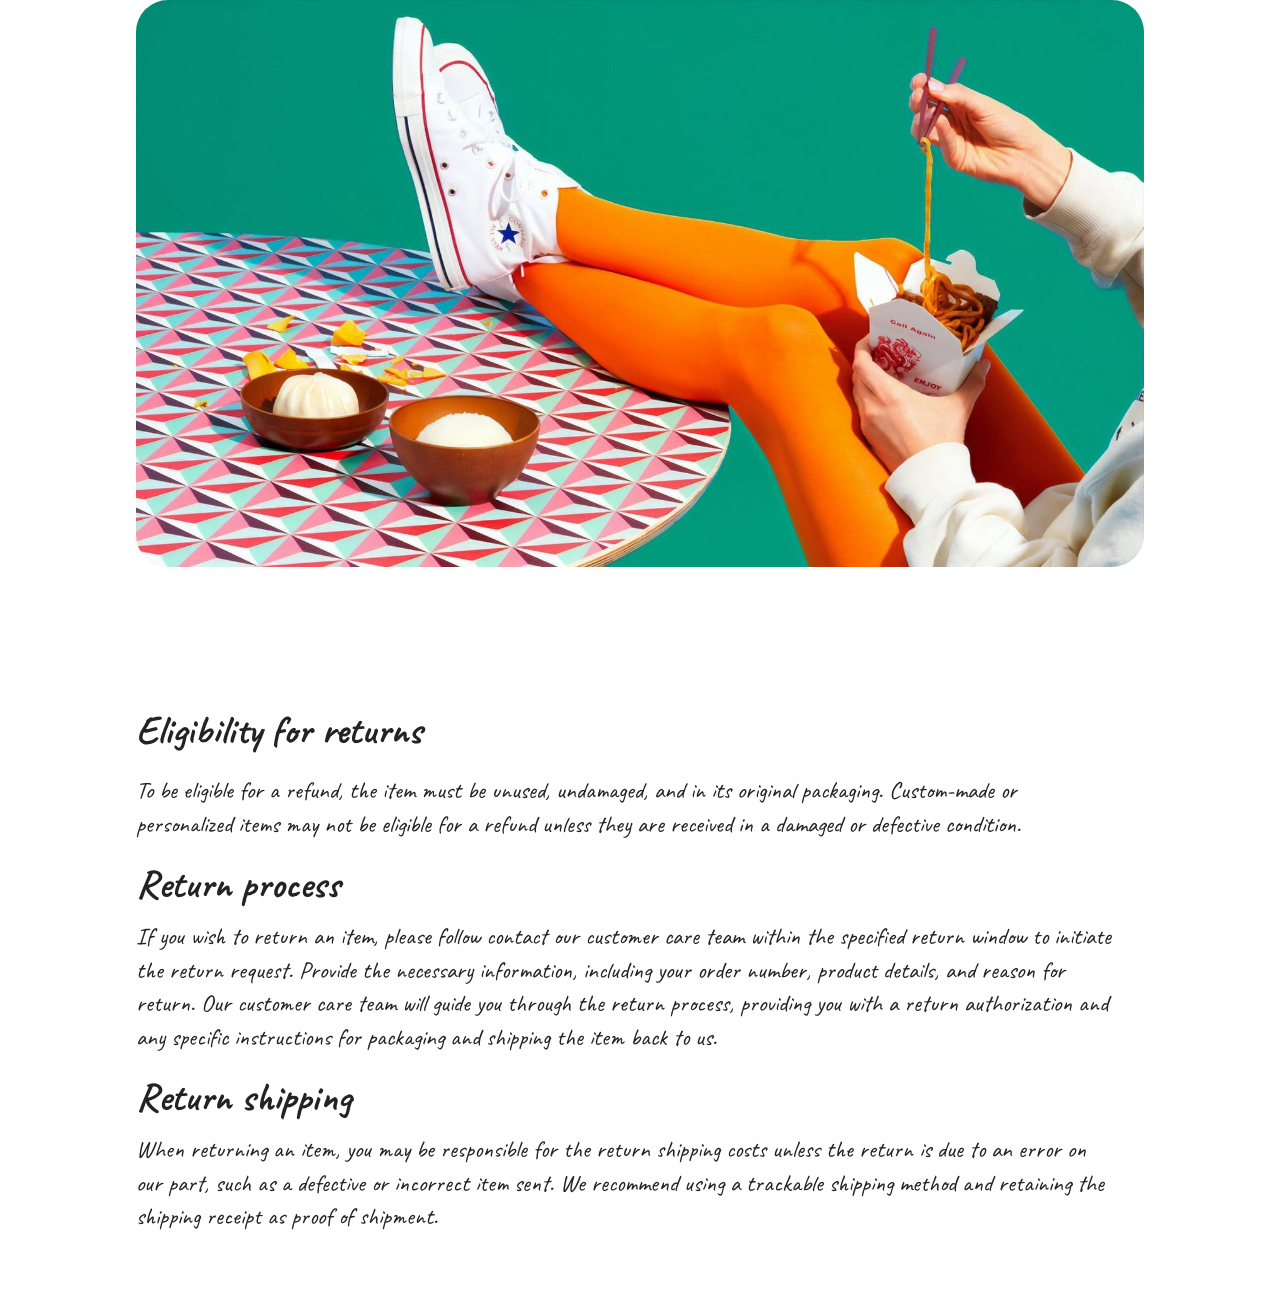
==== instructions.html @ c3f2fe85 "test projects added" ====
<!DOCTYPE html>
<html  >
<head>
  <!-- Site made with Mobirise Website Builder v6.1.9, https://mobirise.com -->
  <meta charset="UTF-8">
  <meta http-equiv="X-UA-Compatible" content="IE=edge">
  <meta name="generator" content="Mobirise v6.1.9, mobirise.com">
  <meta name="viewport" content="width=device-width, initial-scale=1, minimum-scale=1">
  <link rel="shortcut icon" href="assets/images/logo5.png" type="image/x-icon">
  <meta name="description" content="">
  
  
  <title>Instructions</title>
  <link rel="stylesheet" href="assets/bootstrap/css/bootstrap.min.css">
  <link rel="stylesheet" href="assets/animatecss/animate.css">
  <link rel="stylesheet" href="assets/theme/css/style.css">
  <link rel="preload" href="https://fonts.googleapis.com/css?family=Inter+Tight:100,200,300,400,500,600,700,800,900,100i,200i,300i,400i,500i,600i,700i,800i,900i&display=swap" as="style" onload="this.onload=null;this.rel='stylesheet'">
  <noscript><link rel="stylesheet" href="https://fonts.googleapis.com/css?family=Inter+Tight:100,200,300,400,500,600,700,800,900,100i,200i,300i,400i,500i,600i,700i,800i,900i&display=swap"></noscript>
  <link rel="preload" href="https://fonts.googleapis.com/css?family=Caveat:400,500,600,700&display=swap" as="style" onload="this.onload=null;this.rel='stylesheet'">
  <noscript><link rel="stylesheet" href="https://fonts.googleapis.com/css?family=Caveat:400,500,600,700&display=swap"></noscript>
  <link rel="preload" as="style" href="assets/mobirise/css/mbr-additional.css?v=GfiLWr"><link rel="stylesheet" href="assets/mobirise/css/mbr-additional.css?v=GfiLWr" type="text/css">

  
  
  
</head>
<body>
  
  <section data-bs-version="5.1" class="article8 cid-vbibKiljrZ" id="article08-1m">
  

  
  
  <div class="container">
    <div class="row justify-content-center">
      <div class="card col-md-12 col-lg-10">
        <div class="card-wrapper">
          <div class="image-wrapper d-flex justify-content-center mb-4">
            <img src="assets/images/11.jpg" alt="Mobirise Website Builder">
          </div>
          <div class="card-content-text">
            <h3 class="card-title mbr-fonts-style mbr-white mt-3 mb-4 display-2">
            <strong>Return policy:</strong>
          </h3>
          <div class="row card-box align-left">
            <div class="item features-without-image col-12">
              <div class="item-wrapper">
                <h4 class="mbr-section-subtitle mbr-fonts-style mb-3 display-5">
                  <strong>Eligibility for returns</strong>
                </h4>
                <p class="mbr-text mbr-fonts-style display-7">
                  To be eligible for a refund, the item must be unused,
                  undamaged, and in its original packaging. Custom-made or
                  personalized items may not be eligible for a refund unless
                  they are received in a damaged or defective condition.
                </p>
              </div>
            </div>
            <div class="item features-without-image col-12">
              <div class="item-wrapper">
                <h4 class="mbr-section-subtitle mbr-fonts-style display-5">
                  <strong>Return process</strong>
                </h4>
                <p class="mbr-text mbr-fonts-style display-7">
                  If you wish to return an item, please follow contact our
                  customer care team within the specified return window to
                  initiate the return request. Provide the necessary
                  information, including your order number, product details, and
                  reason for return. Our customer care team will guide you
                  through the return process, providing you with a return
                  authorization and any specific instructions for packaging and
                  shipping the item back to us.
                </p>
              </div>
            </div>
            <div class="item features-without-image col-12">
              <div class="item-wrapper">
                <h4 class="mbr-section-subtitle mbr-fonts-style display-5">
                  <strong>Return shipping</strong>
                </h4>
                <p class="mbr-text mbr-fonts-style display-7">
                  When returning an item, you may be responsible for the return
                  shipping costs unless the return is due to an error on our
                  part, such as a defective or incorrect item sent. We recommend
                  using a trackable shipping method and retaining the shipping
                  receipt as proof of shipment.
                </p>
              </div>
            </div>

            
          </div>
          </div>
        </div>
      </div>
    </div>
  </div>
</section><section class="display-7" style="padding: 0;align-items: center;justify-content: center;flex-wrap: wrap;    align-content: center;display: flex;position: relative;height: 4rem;"><a href="https://mobiri.se/" style="flex: 1 1;height: 4rem;position: absolute;width: 100%;z-index: 1;"><img alt="" style="height: 4rem;" src="[data-uri]"></a><p style="margin: 0;text-align: center;" class="display-7">&#8204;</p><a style="z-index:1" href="https://mobirise.com/html-builder.html">HTML Maker</a></section><script src="assets/bootstrap/js/bootstrap.bundle.min.js"></script>  <script src="assets/smoothscroll/smooth-scroll.js"></script>  <script src="assets/ytplayer/index.js"></script>  <script src="assets/theme/js/script.js"></script>  
  
  
 <div id="scrollToTop" class="scrollToTop mbr-arrow-up"><a style="text-align: center;"><i class="mbr-arrow-up-icon mbr-arrow-up-icon-cm cm-icon cm-icon-smallarrow-up"></i></a></div>
    <input name="animation" type="hidden">
  </body>
</html>
---- assets/theme/css/style.css ----
@charset "UTF-8";
section {
  background-color: #ffffff;
}

body {
  font-style: normal;
  line-height: 1.5;
  font-weight: 400;
  color: #232323;
  position: relative;
}

button {
  background-color: transparent;
  border-color: transparent;
}

.embla__button,
.carousel-control {
  background-color: #edefea !important;
  opacity: 0.8 !important;
  color: #464845 !important;
  border-color: #edefea !important;
}

.carousel .close,
.modalWindow .close {
  background-color: #edefea !important;
  color: #464845 !important;
  border-color: #edefea !important;
  opacity: 0.8 !important;
}

.carousel .close:hover,
.modalWindow .close:hover {
  opacity: 1 !important;
}

.carousel-indicators li {
  background-color: #edefea !important;
  border: 2px solid #464845 !important;
}

.carousel-indicators li:hover,
.carousel-indicators li:active {
  opacity: 0.8 !important;
}

.embla__button:hover,
.carousel-control:hover {
  background-color: #edefea !important;
  opacity: 1 !important;
}

.modalWindow-video-container {
  height: 80%;
}

section,
.container,
.container-fluid {
  position: relative;
  word-wrap: break-word;
}

a.mbr-iconfont:hover {
  text-decoration: none;
}

.article .lead p,
.article .lead ul,
.article .lead ol,
.article .lead pre,
.article .lead blockquote {
  margin-bottom: 0;
}

a {
  font-style: normal;
  font-weight: 400;
  cursor: pointer;
}
a, a:hover {
  text-decoration: none;
}

.mbr-section-title {
  font-style: normal;
  line-height: 1.3;
}

.mbr-section-subtitle {
  line-height: 1.3;
}

.mbr-text {
  font-style: normal;
  line-height: 1.7;
}

h1,
h2,
h3,
h4,
h5,
h6,
.display-1,
.display-2,
.display-4,
.display-5,
.display-7,
span,
p,
a {
  line-height: 1;
  word-break: break-word;
  word-wrap: break-word;
  font-weight: 400;
}

b,
strong {
  font-weight: bold;
}

input:-webkit-autofill, input:-webkit-autofill:hover, input:-webkit-autofill:focus, input:-webkit-autofill:active {
  transition-delay: 9999s;
  -webkit-transition-property: background-color, color;
  transition-property: background-color, color;
}

textarea[type=hidden] {
  display: none;
}

section {
  background-position: 50% 50%;
  background-repeat: no-repeat;
  background-size: cover;
}
section .mbr-background-video,
section .mbr-background-video-preview {
  position: absolute;
  bottom: 0;
  left: 0;
  right: 0;
  top: 0;
}

.hidden {
  visibility: hidden;
}

.mbr-z-index20 {
  z-index: 20;
}

/*! Base colors */
.mbr-white {
  color: #ffffff;
}

.mbr-black {
  color: #111111;
}

.mbr-bg-white {
  background-color: #ffffff;
}

.mbr-bg-black {
  background-color: #000000;
}

/*! Text-aligns */
.align-left {
  text-align: left;
}

.align-center {
  text-align: center;
}

.align-right {
  text-align: right;
}

/*! Font-weight  */
.mbr-light {
  font-weight: 300;
}

.mbr-regular {
  font-weight: 400;
}

.mbr-semibold {
  font-weight: 500;
}

.mbr-bold {
  font-weight: 700;
}

/*! Media  */
.media-content {
  flex-basis: 100%;
}

.media-container-row {
  display: flex;
  flex-direction: row;
  flex-wrap: wrap;
  justify-content: center;
  align-content: center;
  align-items: start;
}
.media-container-row .media-size-item {
  width: 400px;
}

.media-container-column {
  display: flex;
  flex-direction: column;
  flex-wrap: wrap;
  justify-content: center;
  align-content: center;
  align-items: stretch;
}
.media-container-column > * {
  width: 100%;
}

@media (min-width: 992px) {
  .media-container-row {
    flex-wrap: nowrap;
  }
}
figure {
  margin-bottom: 0;
  overflow: hidden;
}

figure[mbr-media-size] {
  transition: width 0.1s;
}

img,
iframe {
  display: block;
  width: 100%;
}

.card {
  background-color: transparent;
  border: none;
}

.card-box {
  width: 100%;
}

.card-img {
  text-align: center;
  flex-shrink: 0;
  -webkit-flex-shrink: 0;
}

.media {
  max-width: 100%;
  margin: 0 auto;
}

.mbr-figure {
  align-self: center;
}

.media-container > div {
  max-width: 100%;
}

.mbr-figure img,
.card-img img {
  width: 100%;
}

@media (max-width: 991px) {
  .media-size-item {
    width: auto !important;
  }
  .media {
    width: auto;
  }
  .mbr-figure {
    width: 100% !important;
  }
}
/*! Buttons */
.mbr-section-btn {
  margin-left: -0.6rem;
  margin-right: -0.6rem;
  font-size: 0;
}

.btn {
  font-weight: 600;
  border-width: 1px;
  font-style: normal;
  margin: 0.6rem 0.6rem;
  white-space: normal;
  transition: all 0.2s ease-in-out;
  display: inline-flex;
  align-items: center;
  justify-content: center;
  word-break: break-word;
}

.btn-sm {
  font-weight: 600;
  letter-spacing: 0px;
  transition: all 0.3s ease-in-out;
}

.btn-md {
  font-weight: 600;
  letter-spacing: 0px;
  transition: all 0.3s ease-in-out;
}

.btn-lg {
  font-weight: 600;
  letter-spacing: 0px;
  transition: all 0.3s ease-in-out;
}

.btn-form {
  margin: 0;
}
.btn-form:hover {
  cursor: pointer;
}

nav .mbr-section-btn {
  margin-left: 0rem;
  margin-right: 0rem;
}

/*! Btn icon margin */
.btn .mbr-iconfont,
.btn.btn-sm .mbr-iconfont {
  order: 1;
  cursor: pointer;
  margin-left: 0.5rem;
  vertical-align: sub;
}

.btn.btn-md .mbr-iconfont,
.btn.btn-md .mbr-iconfont {
  margin-left: 0.8rem;
}

.mbr-regular {
  font-weight: 400;
}

.mbr-semibold {
  font-weight: 500;
}

.mbr-bold {
  font-weight: 700;
}

[type=submit] {
  -webkit-appearance: none;
}

/*! Full-screen */
.mbr-fullscreen .mbr-overlay {
  min-height: 100vh;
}

.mbr-fullscreen {
  display: flex;
  display: -moz-flex;
  display: -ms-flex;
  display: -o-flex;
  align-items: center;
  min-height: 100vh;
  padding-top: 3rem;
  padding-bottom: 3rem;
}

/*! Map */
.map {
  height: 25rem;
  position: relative;
}
.map iframe {
  width: 100%;
  height: 100%;
}

/*! Scroll to top arrow */
.mbr-arrow-up {
  bottom: 25px;
  right: 90px;
  position: fixed;
  text-align: right;
  z-index: 5000;
  color: #ffffff;
  font-size: 22px;
}

.mbr-arrow-up a {
  background: rgba(0, 0, 0, 0.2);
  border-radius: 50%;
  color: #fff;
  display: inline-block;
  height: 60px;
  width: 60px;
  border: 2px solid #fff;
  outline-style: none !important;
  position: relative;
  text-decoration: none;
  transition: all 0.3s ease-in-out;
  cursor: pointer;
  text-align: center;
}
.mbr-arrow-up a:hover {
  background-color: rgba(0, 0, 0, 0.4);
}
.mbr-arrow-up a i {
  line-height: 60px;
}

.mbr-arrow-up-icon {
  display: block;
  color: #fff;
}

.mbr-arrow-up-icon::before {
  content: "›";
  display: inline-block;
  font-family: serif;
  font-size: 22px;
  line-height: 1;
  font-style: normal;
  position: relative;
  top: 6px;
  left: -4px;
  transform: rotate(-90deg);
}

/*! Arrow Down */
.mbr-arrow {
  position: absolute;
  bottom: 45px;
  left: 50%;
  width: 60px;
  height: 60px;
  cursor: pointer;
  background-color: rgba(80, 80, 80, 0.5);
  border-radius: 50%;
  transform: translateX(-50%);
}
@media (max-width: 767px) {
  .mbr-arrow {
    display: none;
  }
}
.mbr-arrow > a {
  display: inline-block;
  text-decoration: none;
  outline-style: none;
  animation: arrowdown 1.7s ease-in-out infinite;
  color: #ffffff;
}
.mbr-arrow > a > i {
  position: absolute;
  top: -2px;
  left: 15px;
  font-size: 2rem;
}

#scrollToTop a i::before {
  content: "";
  position: absolute;
  display: block;
  border-bottom: 2.5px solid #fff;
  border-left: 2.5px solid #fff;
  width: 27.8%;
  height: 27.8%;
  left: 50%;
  top: 51%;
  transform: translateY(-30%) translateX(-50%) rotate(135deg);
}

@keyframes arrowdown {
  0% {
    transform: translateY(0px);
  }
  50% {
    transform: translateY(-5px);
  }
  100% {
    transform: translateY(0px);
  }
}
@media (max-width: 500px) {
  .mbr-arrow-up {
    left: 0;
    right: 0;
    text-align: center;
  }
}
/*Gradients animation*/
@keyframes gradient-animation {
  from {
    background-position: 0% 100%;
    animation-timing-function: ease-in-out;
  }
  to {
    background-position: 100% 0%;
    animation-timing-function: ease-in-out;
  }
}
.bg-gradient {
  background-size: 200% 200%;
  animation: gradient-animation 5s infinite alternate;
  -webkit-animation: gradient-animation 5s infinite alternate;
}

.menu .navbar-brand {
  display: -webkit-flex;
}
.menu .navbar-brand span {
  display: flex;
  display: -webkit-flex;
}
.menu .navbar-brand .navbar-caption-wrap {
  display: -webkit-flex;
}
.menu .navbar-brand .navbar-logo img {
  display: -webkit-flex;
  width: auto;
}
@media (min-width: 768px) and (max-width: 991px) {
  .menu .navbar-toggleable-sm .navbar-nav {
    display: -ms-flexbox;
  }
}
@media (max-width: 991px) {
  .menu .navbar-collapse {
    max-height: 93.5vh;
  }
  .menu .navbar-collapse.show {
    overflow: auto;
  }
}
@media (min-width: 992px) {
  .menu .navbar-nav.nav-dropdown {
    display: -webkit-flex;
  }
  .menu .navbar-toggleable-sm .navbar-collapse {
    display: -webkit-flex !important;
  }
  .menu .collapsed .navbar-collapse {
    max-height: 93.5vh;
  }
  .menu .collapsed .navbar-collapse.show {
    overflow: auto;
  }
}
@media (max-width: 767px) {
  .menu .navbar-collapse {
    max-height: 80vh;
  }
}

.nav-link .mbr-iconfont {
  margin-right: 0.5rem;
}

.navbar {
  display: -webkit-flex;
  -webkit-flex-wrap: wrap;
  -webkit-align-items: center;
  -webkit-justify-content: space-between;
}

.navbar-collapse {
  -webkit-flex-basis: 100%;
  -webkit-flex-grow: 1;
  -webkit-align-items: center;
}

.nav-dropdown .link {
  padding: 0.667em 1.667em !important;
  margin: 0 !important;
}

.nav {
  display: -webkit-flex;
  -webkit-flex-wrap: wrap;
}

.row {
  display: -webkit-flex;
  -webkit-flex-wrap: wrap;
}

.justify-content-center {
  -webkit-justify-content: center;
}

.form-inline {
  display: -webkit-flex;
}

.card-wrapper {
  -webkit-flex: 1;
}

.carousel-control {
  z-index: 10;
  display: -webkit-flex;
}

.carousel-controls {
  display: -webkit-flex;
}

.media {
  display: -webkit-flex;
}

.form-group:focus {
  outline: none;
}

.jq-selectbox__select {
  padding: 7px 0;
  position: relative;
}

.jq-selectbox__dropdown {
  overflow: hidden;
  border-radius: 10px;
  position: absolute;
  top: 100%;
  left: 0 !important;
  width: 100% !important;
}

.jq-selectbox__trigger-arrow {
  right: 0;
  transform: translateY(-50%);
}

.jq-selectbox li {
  padding: 1.07em 0.5em;
}

input[type=range] {
  padding-left: 0 !important;
  padding-right: 0 !important;
}

.modal-dialog,
.modal-content {
  height: 100%;
}

.modal-dialog .carousel-inner {
  height: calc(100vh - 1.75rem);
}
@media (max-width: 575px) {
  .modal-dialog .carousel-inner {
    height: calc(100vh - 1rem);
  }
}

.carousel-item {
  text-align: center;
}

.carousel-item img {
  margin: auto;
}

.navbar-toggler {
  align-self: flex-start;
  padding: 0.25rem 0.75rem;
  font-size: 1.25rem;
  line-height: 1;
  background: transparent;
  border: 1px solid transparent;
  border-radius: 0.25rem;
}

.navbar-toggler:focus,
.navbar-toggler:hover {
  text-decoration: none;
  box-shadow: none;
}

.navbar-toggler-icon {
  display: inline-block;
  width: 1.5em;
  height: 1.5em;
  vertical-align: middle;
  content: "";
  background: no-repeat center center;
  background-size: 100% 100%;
}

.navbar-toggler-left {
  position: absolute;
  left: 1rem;
}

.navbar-toggler-right {
  position: absolute;
  right: 1rem;
}

.card-img {
  width: auto;
}

.menu .navbar.collapsed:not(.beta-menu) {
  flex-direction: column;
}

.carousel-item.active,
.carousel-item-next,
.carousel-item-prev {
  display: flex;
}

.note-air-layout .dropup .dropdown-menu,
.note-air-layout .navbar-fixed-bottom .dropdown .dropdown-menu {
  bottom: initial !important;
}

html,
body {
  height: auto;
  min-height: 100vh;
}

.dropup .dropdown-toggle::after {
  display: none;
}

.form-asterisk {
  font-family: initial;
  position: absolute;
  top: -2px;
  font-weight: normal;
}

.form-control-label {
  position: relative;
  cursor: pointer;
  margin-bottom: 0.357em;
  padding: 0;
}

.alert {
  color: #ffffff;
  border-radius: 0;
  border: 0;
  font-size: 1.1rem;
  line-height: 1.5;
  margin-bottom: 1.875rem;
  padding: 1.25rem;
  position: relative;
  text-align: center;
}
.alert.alert-form::after {
  background-color: inherit;
  bottom: -7px;
  content: "";
  display: block;
  height: 14px;
  left: 50%;
  margin-left: -7px;
  position: absolute;
  transform: rotate(45deg);
  width: 14px;
}

.form-control {
  background-color: #ffffff;
  background-clip: border-box;
  color: #232323;
  line-height: 1rem !important;
  height: auto;
  padding: 1.2rem 2rem;
  transition: border-color 0.25s ease 0s;
  border: 1px solid transparent !important;
  border-radius: 4px;
  box-shadow: rgba(0, 0, 0, 0.07) 0px 1px 1px 0px, rgba(0, 0, 0, 0.07) 0px 1px 3px 0px, rgba(0, 0, 0, 0.03) 0px 0px 0px 1px;
}
.form-active .form-control:invalid {
  border-color: red;
}

.row > * {
  padding-right: 1rem;
  padding-left: 1rem;
}

form .row {
  margin-left: -0.6rem;
  margin-right: -0.6rem;
}
form .row [class*=col] {
  padding-left: 0.6rem;
  padding-right: 0.6rem;
}

form .mbr-section-btn {
  padding-left: 0.6rem;
  padding-right: 0.6rem;
}

form .form-check-input {
  margin-top: 0.5;
}

textarea.form-control {
  line-height: 1.5rem !important;
}

.form-group {
  margin-bottom: 1.2rem;
}

.form-control,
form .btn {
  min-height: 48px;
}

.gdpr-block label span.textGDPR input[name=gdpr] {
  top: 7px;
}

.form-control:focus {
  box-shadow: none;
}

:focus {
  outline: none;
}

.mbr-overlay {
  background-color: #000;
  bottom: 0;
  left: 0;
  opacity: 0.5;
  position: absolute;
  right: 0;
  top: 0;
  z-index: 0;
  pointer-events: none;
}

blockquote {
  font-style: italic;
  padding: 3rem;
  font-size: 1.09rem;
  position: relative;
  border-left: 3px solid;
}

ul,
ol,
pre,
blockquote {
  margin-bottom: 2.3125rem;
}

.mt-4 {
  margin-top: 2rem !important;
}

.mb-4 {
  margin-bottom: 2rem !important;
}

.container,
.container-fluid {
  padding-left: 16px;
  padding-right: 16px;
}

.row {
  margin-left: -16px;
  margin-right: -16px;
}
.row > [class*=col] {
  padding-left: 16px;
  padding-right: 16px;
}

@media (min-width: 992px) {
  .container-fluid {
    padding-left: 32px;
    padding-right: 32px;
  }
}
@media (max-width: 991px) {
  .mbr-container {
    padding-left: 16px;
    padding-right: 16px;
  }
}
.app-video-wrapper > img {
  opacity: 1;
}

.app-video-wrapper {
  background: transparent;
}

.item {
  position: relative;
}

.dropdown-menu .dropdown-menu {
  left: 100%;
}

.dropdown-item + .dropdown-menu {
  display: none;
}

.dropdown-item:hover + .dropdown-menu,
.dropdown-menu:hover {
  display: block;
}

@media (min-aspect-ratio: 16/9) {
  .mbr-video-foreground {
    height: 300% !important;
    top: -100% !important;
  }
}
@media (max-aspect-ratio: 16/9) {
  .mbr-video-foreground {
    width: 300% !important;
    left: -100% !important;
  }
}.engine {
	position: absolute;
	text-indent: -2400px;
	text-align: center;
	padding: 0;
	top: 0;
	left: -2400px;
}
---- assets/mobirise/css/mbr-additional.css ----
.btn {
  border-width: 2px;
}
img,
.card-wrap,
.card-wrapper,
.video-wrapper,
.mbr-figure iframe,
.google-map iframe,
.slide-content,
.plan,
.card,
.item-wrapper,
.item-wrapper .mbr-overlay {
  border-radius: 2rem !important;
}
.video-wrapper {
  overflow: hidden;
}
body {
  font-family: Inter Tight;
}
.display-1 {
  font-family: 'Inter Tight', sans-serif;
  font-size: 5rem;
  line-height: 1;
}
.display-1 > .mbr-iconfont {
  font-size: 6.25rem;
}
.display-2 {
  font-family: 'Inter Tight', sans-serif;
  font-size: 4rem;
  line-height: 1;
}
.display-2 > .mbr-iconfont {
  font-size: 5rem;
}
.display-4 {
  font-family: 'Inter Tight', sans-serif;
  font-size: 1.4rem;
  line-height: 1.5;
}
.display-4 > .mbr-iconfont {
  font-size: 1.75rem;
}
.display-5 {
  font-family: 'Caveat', handwriting;
  font-size: 2.8rem;
  line-height: 1.5;
}
.display-5 > .mbr-iconfont {
  font-size: 3.5rem;
}
.display-7 {
  font-family: 'Caveat', handwriting;
  font-size: 1.6rem;
  line-height: 1.3;
}
.display-7 > .mbr-iconfont {
  font-size: 2rem;
}
/* ---- Fluid typography for mobile devices ---- */
/* 1.4 - font scale ratio ( bootstrap == 1.42857 ) */
/* 100vw - current viewport width */
/* (48 - 20)  48 == 48rem == 768px, 20 == 20rem == 320px(minimal supported viewport) */
/* 0.65 - min scale variable, may vary */
@media (max-width: 992px) {
  .display-1 {
    font-size: 4rem;
  }
}
@media (max-width: 768px) {
  .display-1 {
    font-size: 3.5rem;
    font-size: calc( 2.4rem + (5 - 2.4) * ((100vw - 20rem) / (48 - 20)));
    line-height: calc( 1.1 * (2.4rem + (5 - 2.4) * ((100vw - 20rem) / (48 - 20))));
  }
  .display-2 {
    font-size: 3.2rem;
    font-size: calc( 2.05rem + (4 - 2.05) * ((100vw - 20rem) / (48 - 20)));
    line-height: calc( 1.3 * (2.05rem + (4 - 2.05) * ((100vw - 20rem) / (48 - 20))));
  }
  .display-4 {
    font-size: 1.12rem;
    font-size: calc( 1.14rem + (1.4 - 1.14) * ((100vw - 20rem) / (48 - 20)));
    line-height: calc( 1.4 * (1.14rem + (1.4 - 1.14) * ((100vw - 20rem) / (48 - 20))));
  }
  .display-5 {
    font-size: 2.24rem;
    font-size: calc( 1.63rem + (2.8 - 1.63) * ((100vw - 20rem) / (48 - 20)));
    line-height: calc( 1.4 * (1.63rem + (2.8 - 1.63) * ((100vw - 20rem) / (48 - 20))));
  }
  .display-7 {
    font-size: 1.28rem;
    font-size: calc( 1.21rem + (1.6 - 1.21) * ((100vw - 20rem) / (48 - 20)));
    line-height: calc( 1.4 * (1.21rem + (1.6 - 1.21) * ((100vw - 20rem) / (48 - 20))));
  }
}
@media (min-width: 992px) and (max-width: 1400px) {
  .display-1 {
    font-size: 3.5rem;
    font-size: calc( 2.4rem + (5 - 2.4) * ((100vw - 62rem) / (87 - 62)));
    line-height: calc( 1.1 * (2.4rem + (5 - 2.4) * ((100vw - 62rem) / (87 - 62))));
  }
  .display-2 {
    font-size: 3.2rem;
    font-size: calc( 2.05rem + (4 - 2.05) * ((100vw - 62rem) / (87 - 62)));
    line-height: calc( 1.3 * (2.05rem + (4 - 2.05) * ((100vw - 62rem) / (87 - 62))));
  }
  .display-4 {
    font-size: 1.12rem;
    font-size: calc( 1.14rem + (1.4 - 1.14) * ((100vw - 62rem) / (87 - 62)));
    line-height: calc( 1.4 * (1.14rem + (1.4 - 1.14) * ((100vw - 62rem) / (87 - 62))));
  }
  .display-5 {
    font-size: 2.24rem;
    font-size: calc( 1.63rem + (2.8 - 1.63) * ((100vw - 62rem) / (87 - 62)));
    line-height: calc( 1.4 * (1.63rem + (2.8 - 1.63) * ((100vw - 62rem) / (87 - 62))));
  }
  .display-7 {
    font-size: 1.28rem;
    font-size: calc( 1.21rem + (1.6 - 1.21) * ((100vw - 62rem) / (87 - 62)));
    line-height: calc( 1.4 * (1.21rem + (1.6 - 1.21) * ((100vw - 62rem) / (87 - 62))));
  }
}
/* Buttons */
.btn {
  padding: 1.25rem 2rem;
  border-radius: 4px;
}
@media (max-width: 767px) {
  .btn {
    padding: 0.75rem 1.5rem;
  }
}
.btn-sm {
  padding: 0.6rem 1.2rem;
  border-radius: 4px;
}
.btn-md {
  padding: 0.6rem 1.2rem;
  border-radius: 4px;
}
.btn-lg {
  padding: 1.25rem 2rem;
  border-radius: 4px;
}
.bg-primary {
  background-color: #2b7a69 !important;
}
.bg-success {
  background-color: #ffeb69 !important;
}
.bg-info {
  background-color: #2b7a69 !important;
}
.bg-warning {
  background-color: #2b7a69 !important;
}
.bg-danger {
  background-color: #2b7a69 !important;
}
.btn-primary,
.btn-primary:active {
  background-color: #2b7a69 !important;
  border-color: #2b7a69 !important;
  color: #ffffff !important;
  box-shadow: none;
}
.btn-primary:hover,
.btn-primary:focus,
.btn-primary.focus,
.btn-primary.active {
  color: inherit;
  background-color: #38a089 !important;
  border-color: #38a089 !important;
  box-shadow: none;
}
.btn-primary.disabled,
.btn-primary:disabled {
  color: #ffffff !important;
  background-color: #38a089 !important;
  border-color: #38a089 !important;
}
.btn-secondary,
.btn-secondary:active {
  background-color: #164fd3 !important;
  border-color: #164fd3 !important;
  color: #ffffff !important;
  box-shadow: none;
}
.btn-secondary:hover,
.btn-secondary:focus,
.btn-secondary.focus,
.btn-secondary.active {
  color: inherit;
  background-color: #326aea !important;
  border-color: #326aea !important;
  box-shadow: none;
}
.btn-secondary.disabled,
.btn-secondary:disabled {
  color: #ffffff !important;
  background-color: #326aea !important;
  border-color: #326aea !important;
}
.btn-info,
.btn-info:active {
  background-color: #2b7a69 !important;
  border-color: #2b7a69 !important;
  color: #ffffff !important;
  box-shadow: none;
}
.btn-info:hover,
.btn-info:focus,
.btn-info.focus,
.btn-info.active {
  color: inherit;
  background-color: #38a089 !important;
  border-color: #38a089 !important;
  box-shadow: none;
}
.btn-info.disabled,
.btn-info:disabled {
  color: #ffffff !important;
  background-color: #38a089 !important;
  border-color: #38a089 !important;
}
.btn-success,
.btn-success:active {
  background-color: #ffeb69 !important;
  border-color: #ffeb69 !important;
  color: #695b00 !important;
  box-shadow: none;
}
.btn-success:hover,
.btn-success:focus,
.btn-success.focus,
.btn-success.active {
  color: inherit;
  background-color: #fff29c !important;
  border-color: #fff29c !important;
  box-shadow: none;
}
.btn-success.disabled,
.btn-success:disabled {
  color: #695b00 !important;
  background-color: #fff29c !important;
  border-color: #fff29c !important;
}
.btn-warning,
.btn-warning:active {
  background-color: #2b7a69 !important;
  border-color: #2b7a69 !important;
  color: #ffffff !important;
  box-shadow: none;
}
.btn-warning:hover,
.btn-warning:focus,
.btn-warning.focus,
.btn-warning.active {
  color: inherit;
  background-color: #38a089 !important;
  border-color: #38a089 !important;
  box-shadow: none;
}
.btn-warning.disabled,
.btn-warning:disabled {
  color: #ffffff !important;
  background-color: #38a089 !important;
  border-color: #38a089 !important;
}
.btn-danger,
.btn-danger:active {
  background-color: #2b7a69 !important;
  border-color: #2b7a69 !important;
  color: #ffffff !important;
  box-shadow: none;
}
.btn-danger:hover,
.btn-danger:focus,
.btn-danger.focus,
.btn-danger.active {
  color: inherit;
  background-color: #38a089 !important;
  border-color: #38a089 !important;
  box-shadow: none;
}
.btn-danger.disabled,
.btn-danger:disabled {
  color: #ffffff !important;
  background-color: #38a089 !important;
  border-color: #38a089 !important;
}
.btn-white,
.btn-white:active {
  background-color: #eff0ec !important;
  border-color: #eff0ec !important;
  color: #757b62 !important;
  box-shadow: none;
}
.btn-white:hover,
.btn-white:focus,
.btn-white.focus,
.btn-white.active {
  color: inherit;
  background-color: #ffffff !important;
  border-color: #ffffff !important;
  box-shadow: none;
}
.btn-white.disabled,
.btn-white:disabled {
  color: #757b62 !important;
  background-color: #ffffff !important;
  border-color: #ffffff !important;
}
.btn-black,
.btn-black:active {
  background-color: #232323 !important;
  border-color: #232323 !important;
  color: #ffffff !important;
  box-shadow: none;
}
.btn-black:hover,
.btn-black:focus,
.btn-black.focus,
.btn-black.active {
  color: inherit;
  background-color: #3d3d3d !important;
  border-color: #3d3d3d !important;
  box-shadow: none;
}
.btn-black.disabled,
.btn-black:disabled {
  color: #ffffff !important;
  background-color: #3d3d3d !important;
  border-color: #3d3d3d !important;
}
.btn-primary-outline,
.btn-primary-outline:active {
  background-color: transparent !important;
  border-color: #2b7a69;
  color: #2b7a69;
}
.btn-primary-outline:hover,
.btn-primary-outline:focus,
.btn-primary-outline.focus,
.btn-primary-outline.active {
  color: #143a32 !important;
  background-color: transparent !important;
  border-color: #143a32 !important;
  box-shadow: none !important;
}
.btn-primary-outline.disabled,
.btn-primary-outline:disabled {
  color: #ffffff !important;
  background-color: #2b7a69 !important;
  border-color: #2b7a69 !important;
}
.btn-secondary-outline,
.btn-secondary-outline:active {
  background-color: transparent !important;
  border-color: #164fd3;
  color: #164fd3;
}
.btn-secondary-outline:hover,
.btn-secondary-outline:focus,
.btn-secondary-outline.focus,
.btn-secondary-outline.active {
  color: #0e3284 !important;
  background-color: transparent !important;
  border-color: #0e3284 !important;
  box-shadow: none !important;
}
.btn-secondary-outline.disabled,
.btn-secondary-outline:disabled {
  color: #ffffff !important;
  background-color: #164fd3 !important;
  border-color: #164fd3 !important;
}
.btn-info-outline,
.btn-info-outline:active {
  background-color: transparent !important;
  border-color: #2b7a69;
  color: #2b7a69;
}
.btn-info-outline:hover,
.btn-info-outline:focus,
.btn-info-outline.focus,
.btn-info-outline.active {
  color: #143a32 !important;
  background-color: transparent !important;
  border-color: #143a32 !important;
  box-shadow: none !important;
}
.btn-info-outline.disabled,
.btn-info-outline:disabled {
  color: #ffffff !important;
  background-color: #2b7a69 !important;
  border-color: #2b7a69 !important;
}
.btn-success-outline,
.btn-success-outline:active {
  background-color: transparent !important;
  border-color: #ffeb69;
  color: #ffeb69;
}
.btn-success-outline:hover,
.btn-success-outline:focus,
.btn-success-outline.focus,
.btn-success-outline.active {
  color: #ffdf12 !important;
  background-color: transparent !important;
  border-color: #ffdf12 !important;
  box-shadow: none !important;
}
.btn-success-outline.disabled,
.btn-success-outline:disabled {
  color: #695b00 !important;
  background-color: #ffeb69 !important;
  border-color: #ffeb69 !important;
}
.btn-warning-outline,
.btn-warning-outline:active {
  background-color: transparent !important;
  border-color: #2b7a69;
  color: #2b7a69;
}
.btn-warning-outline:hover,
.btn-warning-outline:focus,
.btn-warning-outline.focus,
.btn-warning-outline.active {
  color: #143a32 !important;
  background-color: transparent !important;
  border-color: #143a32 !important;
  box-shadow: none !important;
}
.btn-warning-outline.disabled,
.btn-warning-outline:disabled {
  color: #ffffff !important;
  background-color: #2b7a69 !important;
  border-color: #2b7a69 !important;
}
.btn-danger-outline,
.btn-danger-outline:active {
  background-color: transparent !important;
  border-color: #2b7a69;
  color: #2b7a69;
}
.btn-danger-outline:hover,
.btn-danger-outline:focus,
.btn-danger-outline.focus,
.btn-danger-outline.active {
  color: #143a32 !important;
  background-color: transparent !important;
  border-color: #143a32 !important;
  box-shadow: none !important;
}
.btn-danger-outline.disabled,
.btn-danger-outline:disabled {
  color: #ffffff !important;
  background-color: #2b7a69 !important;
  border-color: #2b7a69 !important;
}
.btn-black-outline,
.btn-black-outline:active {
  background-color: transparent !important;
  border-color: #232323;
  color: #232323;
}
.btn-black-outline:hover,
.btn-black-outline:focus,
.btn-black-outline.focus,
.btn-black-outline.active {
  color: #000000 !important;
  background-color: transparent !important;
  border-color: #000000 !important;
  box-shadow: none !important;
}
.btn-black-outline.disabled,
.btn-black-outline:disabled {
  color: #ffffff !important;
  background-color: #232323 !important;
  border-color: #232323 !important;
}
.btn-white-outline,
.btn-white-outline:active {
  background-color: transparent !important;
  border-color: #fafafa;
  color: #fafafa;
}
.btn-white-outline:hover,
.btn-white-outline:focus,
.btn-white-outline.focus,
.btn-white-outline.active {
  color: #cfcfcf !important;
  background-color: transparent !important;
  border-color: #cfcfcf !important;
  box-shadow: none !important;
}
.btn-white-outline.disabled,
.btn-white-outline:disabled {
  color: #7a7a7a !important;
  background-color: #fafafa !important;
  border-color: #fafafa !important;
}
.text-primary {
  color: #2b7a69 !important;
}
.text-secondary {
  color: #164fd3 !important;
}
.text-success {
  color: #ffeb69 !important;
}
.text-info {
  color: #2b7a69 !important;
}
.text-warning {
  color: #2b7a69 !important;
}
.text-danger {
  color: #2b7a69 !important;
}
.text-white {
  color: #fafafa !important;
}
.text-black {
  color: #232323 !important;
}
a.text-primary:hover,
a.text-primary:focus,
a.text-primary.active {
  color: #102f28 !important;
}
a.text-secondary:hover,
a.text-secondary:focus,
a.text-secondary.active {
  color: #0c2c77 !important;
}
a.text-success:hover,
a.text-success:focus,
a.text-success.active {
  color: #ffdd03 !important;
}
a.text-info:hover,
a.text-info:focus,
a.text-info.active {
  color: #102f28 !important;
}
a.text-warning:hover,
a.text-warning:focus,
a.text-warning.active {
  color: #102f28 !important;
}
a.text-danger:hover,
a.text-danger:focus,
a.text-danger.active {
  color: #102f28 !important;
}
a.text-white:hover,
a.text-white:focus,
a.text-white.active {
  color: #c7c7c7 !important;
}
a.text-black:hover,
a.text-black:focus,
a.text-black.active {
  color: #000000 !important;
}
a[class*="text-"]:not(.nav-link):not(.dropdown-item):not([role]):not(.navbar-caption) {
  transition: 0.2s;
  position: relative;
  background-image: linear-gradient(currentColor 50%, currentColor 50%);
  background-size: 10000px 2px;
  background-repeat: no-repeat;
  background-position: 0 1.2em;
}
.nav-tabs .nav-link.active {
  color: #2b7a69;
}
.nav-tabs .nav-link:not(.active) {
  color: #232323;
}
.alert-success {
  background-color: #70c770;
}
.alert-info {
  background-color: #2b7a69;
}
.alert-warning {
  background-color: #2b7a69;
}
.alert-danger {
  background-color: #2b7a69;
}
.mbr-section-btn .btn:not(.btn-form) {
  border-radius: 100px;
}
.mbr-gallery-filter li a {
  border-radius: 100px !important;
}
.mbr-gallery-filter li.active .btn {
  background-color: #2b7a69;
  border-color: #2b7a69;
  color: #ffffff;
}
.mbr-gallery-filter li.active .btn:focus {
  box-shadow: none;
}
.nav-tabs .nav-link {
  border-radius: 100px !important;
}
a,
a:hover {
  color: #2b7a69;
}
.mbr-plan-header.bg-primary .mbr-plan-subtitle,
.mbr-plan-header.bg-primary .mbr-plan-price-desc {
  color: #5ec6b0;
}
.mbr-plan-header.bg-success .mbr-plan-subtitle,
.mbr-plan-header.bg-success .mbr-plan-price-desc {
  color: #ffffff;
}
.mbr-plan-header.bg-info .mbr-plan-subtitle,
.mbr-plan-header.bg-info .mbr-plan-price-desc {
  color: #5ec6b0;
}
.mbr-plan-header.bg-warning .mbr-plan-subtitle,
.mbr-plan-header.bg-warning .mbr-plan-price-desc {
  color: #5ec6b0;
}
.mbr-plan-header.bg-danger .mbr-plan-subtitle,
.mbr-plan-header.bg-danger .mbr-plan-price-desc {
  color: #5ec6b0;
}
/* Scroll to top button*/
#scrollToTop a {
  border-radius: 100px;
}
.form-control {
  font-family: 'Caveat', handwriting;
  font-size: 1.6rem;
  line-height: 1.3;
  font-weight: 400;
  border-radius: 40px !important;
}
.form-control > .mbr-iconfont {
  font-size: 2rem;
}
.form-control:hover,
.form-control:focus {
  box-shadow: rgba(0, 0, 0, 0.07) 0px 1px 1px 0px, rgba(0, 0, 0, 0.07) 0px 1px 3px 0px, rgba(0, 0, 0, 0.03) 0px 0px 0px 1px;
  border-color: #2b7a69 !important;
}
.form-control:-webkit-input-placeholder {
  font-family: 'Caveat', handwriting;
  font-size: 1.6rem;
  line-height: 1.3;
  font-weight: 400;
}
.form-control:-webkit-input-placeholder > .mbr-iconfont {
  font-size: 2rem;
}
blockquote {
  border-color: #2b7a69;
}
/* Forms */
.mbr-form .input-group-btn .btn {
  border-radius: 100px !important;
}
.mbr-form .input-group-btn .btn:hover {
  box-shadow: 0 10px 40px 0 rgba(0, 0, 0, 0.2);
}
.mbr-form .input-group-btn button[type="submit"] {
  border-radius: 100px !important;
  padding: 1rem 3rem;
}
.mbr-form .input-group-btn button[type="submit"]:hover {
  box-shadow: 0 10px 40px 0 rgba(0, 0, 0, 0.2);
}
.jq-selectbox li:hover,
.jq-selectbox li.selected {
  background-color: #2b7a69;
  color: #ffffff;
}
.jq-number__spin {
  transition: 0.25s ease;
}
.jq-number__spin:hover {
  border-color: #2b7a69;
}
.jq-selectbox .jq-selectbox__trigger-arrow,
.jq-number__spin.minus:after,
.jq-number__spin.plus:after {
  transition: 0.4s;
  border-top-color: #232323;
  border-bottom-color: #232323;
}
.jq-selectbox:hover .jq-selectbox__trigger-arrow,
.jq-number__spin.minus:hover:after,
.jq-number__spin.plus:hover:after {
  border-top-color: #2b7a69;
  border-bottom-color: #2b7a69;
}
.xdsoft_datetimepicker .xdsoft_calendar td.xdsoft_default,
.xdsoft_datetimepicker .xdsoft_calendar td.xdsoft_current,
.xdsoft_datetimepicker .xdsoft_timepicker .xdsoft_time_box > div > div.xdsoft_current {
  color: #ffffff !important;
  background-color: #2b7a69 !important;
  box-shadow: none !important;
}
.xdsoft_datetimepicker .xdsoft_calendar td:hover,
.xdsoft_datetimepicker .xdsoft_timepicker .xdsoft_time_box > div > div:hover {
  color: #ffffff !important;
  background: #164fd3 !important;
  box-shadow: none !important;
}
.lazy-bg {
  background-image: none !important;
}
.lazy-placeholder:not(section),
.lazy-none {
  display: block;
  position: relative;
  padding-bottom: 56.25%;
  width: 100%;
  height: auto;
}
iframe.lazy-placeholder,
.lazy-placeholder:after {
  content: '';
  position: absolute;
  width: 200px;
  height: 200px;
  background: transparent no-repeat center;
  background-size: contain;
  top: 50%;
  left: 50%;
  transform: translateX(-50%) translateY(-50%);
  background-image: url("data:image/svg+xml;charset=UTF-8,%3csvg width='32' height='32' viewBox='0 0 64 64' xmlns='http://www.w3.org/2000/svg' stroke='%232b7a69' %3e%3cg fill='none' fill-rule='evenodd'%3e%3cg transform='translate(16 16)' stroke-width='2'%3e%3ccircle stroke-opacity='.5' cx='16' cy='16' r='16'/%3e%3cpath d='M32 16c0-9.94-8.06-16-16-16'%3e%3canimateTransform attributeName='transform' type='rotate' from='0 16 16' to='360 16 16' dur='1s' repeatCount='indefinite'/%3e%3c/path%3e%3c/g%3e%3c/g%3e%3c/svg%3e");
}
section.lazy-placeholder:after {
  opacity: 0.5;
}
body {
  overflow-x: hidden;
}
a {
  transition: color 0.6s;
}
@media (max-width: 1400px) {
  .container {
    max-width: 100%;
  }
}
@media (max-width: 1400px) and (min-width: 768px) {
  .container {
    padding-left: 32px;
    padding-right: 32px;
  }
}
@media (max-width: 1400px) and (min-width: 768px) {
  .container-fluid {
    padding-left: 32px;
    padding-right: 32px;
  }
}
@media (max-width: 767px) {
  .container-fluid {
    padding-left: 16px;
    padding-right: 16px;
  }
}
*:focus-visible {
  outline: red solid 2px !important;
  outline-offset: 2px !important;
  transition: outline 0.2s ease-in-out;
}
.cid-tJS6uM4N87 {
  padding-top: 12rem;
  padding-bottom: 2rem;
  background-color: #edefeb;
}
.cid-tJS6uM4N87 .mbr-fallback-image.disabled {
  display: none;
}
.cid-tJS6uM4N87 .mbr-fallback-image {
  display: block;
  background-size: cover;
  background-position: center center;
  width: 100%;
  height: 100%;
  position: absolute;
  bottom: 0;
}
.cid-tJS6uM4N87 .topbg {
  position: absolute;
  bottom: 0;
  left: 0;
  width: 100%;
  height: 30%;
  background: #2b7a69;
}
.cid-tJS6uM4N87 .mbr-section-title {
  color: #000000;
}
.cid-tJS6uM4N87 .mbr-text,
.cid-tJS6uM4N87 .mbr-section-btn {
  color: #000000;
}
.cid-tJS9NNcTLZ {
  padding-top: 6rem;
  padding-bottom: 6rem;
  background-color: #2b7a69;
}
@media (max-width: 991px) {
  .cid-tJS9NNcTLZ .container {
    padding: 0 16px;
  }
}
@media (max-width: 767px) {
  .cid-tJS9NNcTLZ .container {
    padding: 0 12px;
  }
}
.cid-tJS9NNcTLZ .social-row {
  display: flex;
  justify-content: center;
  align-items: center;
  flex-wrap: wrap;
}
.cid-tJS9NNcTLZ .social-row .soc-item {
  margin: 8px;
}
.cid-tJS9NNcTLZ .social-row .soc-item a:hover .mbr-iconfont,
.cid-tJS9NNcTLZ .social-row .soc-item a:focus .mbr-iconfont {
  background-color: #f7f7f7;
}
.cid-tJS9NNcTLZ .social-row .soc-item a .mbr-iconfont {
  width: 72px;
  height: 72px;
  display: flex;
  align-items: center;
  justify-content: center;
  border-radius: 100%;
  font-size: 32px;
  background-color: #ffffff;
  color: #000000;
  transition: all 0.3s ease-in-out;
}
.cid-tJS9NNcTLZ .row-links {
  width: 100%;
  justify-content: center;
}
.cid-tJS9NNcTLZ .header-menu {
  list-style: none;
  display: flex;
  justify-content: center;
  flex-wrap: wrap;
  padding: 0;
  margin-bottom: 0;
}
.cid-tJS9NNcTLZ .header-menu li {
  padding: 0 1rem 1rem 1rem;
}
.cid-tJS9NNcTLZ .header-menu li p {
  margin: 0;
}
.cid-tJS9NNcTLZ .copyright {
  margin-bottom: 0;
  color: #ffffff;
  text-align: center;
}
.cid-tJS9NNcTLZ .mbr-section-title {
  color: #ffffff;
}
.cid-vbhR8u9giz {
  padding-top: 6rem;
  padding-bottom: 6rem;
  background-color: #2b7a69;
}
.cid-vbhR8u9giz .row {
  flex-direction: row-reverse;
}
.cid-vbhR8u9giz .mbr-text {
  color: #000000;
  text-align: left;
}
.cid-vbhR8u9giz .mbr-section-subtitle {
  color: #000000;
  text-align: center;
}
.cid-vbhR8u9giz .mbr-section-title {
  text-align: center;
  color: #000000;
}
.cid-vbhR8u9giz .mbr-card-title {
  color: #000000;
}
.cid-vbhR8u9giz .mbr-card-subtitle {
  color: #000000;
  text-align: left;
}
.cid-vbhR8u9giz .mbr-text,
.cid-vbhR8u9giz .mbr-section-btn {
  text-align: left;
}
.cid-vbhR8u9giz .row {
  align-items: center;
}
---- assets/mobirise/css/mbr-additional.css ----
.btn {
  border-width: 2px;
}
img,
.card-wrap,
.card-wrapper,
.video-wrapper,
.mbr-figure iframe,
.google-map iframe,
.slide-content,
.plan,
.card,
.item-wrapper,
.item-wrapper .mbr-overlay {
  border-radius: 2rem !important;
}
.video-wrapper {
  overflow: hidden;
}
body {
  font-family: Inter Tight;
}
.display-1 {
  font-family: 'Inter Tight', sans-serif;
  font-size: 5rem;
  line-height: 1;
}
.display-1 > .mbr-iconfont {
  font-size: 6.25rem;
}
.display-2 {
  font-family: 'Inter Tight', sans-serif;
  font-size: 4rem;
  line-height: 1;
}
.display-2 > .mbr-iconfont {
  font-size: 5rem;
}
.display-4 {
  font-family: 'Inter Tight', sans-serif;
  font-size: 1.4rem;
  line-height: 1.5;
}
.display-4 > .mbr-iconfont {
  font-size: 1.75rem;
}
.display-5 {
  font-family: 'Caveat', handwriting;
  font-size: 2.8rem;
  line-height: 1.5;
}
.display-5 > .mbr-iconfont {
  font-size: 3.5rem;
}
.display-7 {
  font-family: 'Caveat', handwriting;
  font-size: 1.6rem;
  line-height: 1.3;
}
.display-7 > .mbr-iconfont {
  font-size: 2rem;
}
/* ---- Fluid typography for mobile devices ---- */
/* 1.4 - font scale ratio ( bootstrap == 1.42857 ) */
/* 100vw - current viewport width */
/* (48 - 20)  48 == 48rem == 768px, 20 == 20rem == 320px(minimal supported viewport) */
/* 0.65 - min scale variable, may vary */
@media (max-width: 992px) {
  .display-1 {
    font-size: 4rem;
  }
}
@media (max-width: 768px) {
  .display-1 {
    font-size: 3.5rem;
    font-size: calc( 2.4rem + (5 - 2.4) * ((100vw - 20rem) / (48 - 20)));
    line-height: calc( 1.1 * (2.4rem + (5 - 2.4) * ((100vw - 20rem) / (48 - 20))));
  }
  .display-2 {
    font-size: 3.2rem;
    font-size: calc( 2.05rem + (4 - 2.05) * ((100vw - 20rem) / (48 - 20)));
    line-height: calc( 1.3 * (2.05rem + (4 - 2.05) * ((100vw - 20rem) / (48 - 20))));
  }
  .display-4 {
    font-size: 1.12rem;
    font-size: calc( 1.14rem + (1.4 - 1.14) * ((100vw - 20rem) / (48 - 20)));
    line-height: calc( 1.4 * (1.14rem + (1.4 - 1.14) * ((100vw - 20rem) / (48 - 20))));
  }
  .display-5 {
    font-size: 2.24rem;
    font-size: calc( 1.63rem + (2.8 - 1.63) * ((100vw - 20rem) / (48 - 20)));
    line-height: calc( 1.4 * (1.63rem + (2.8 - 1.63) * ((100vw - 20rem) / (48 - 20))));
  }
  .display-7 {
    font-size: 1.28rem;
    font-size: calc( 1.21rem + (1.6 - 1.21) * ((100vw - 20rem) / (48 - 20)));
    line-height: calc( 1.4 * (1.21rem + (1.6 - 1.21) * ((100vw - 20rem) / (48 - 20))));
  }
}
@media (min-width: 992px) and (max-width: 1400px) {
  .display-1 {
    font-size: 3.5rem;
    font-size: calc( 2.4rem + (5 - 2.4) * ((100vw - 62rem) / (87 - 62)));
    line-height: calc( 1.1 * (2.4rem + (5 - 2.4) * ((100vw - 62rem) / (87 - 62))));
  }
  .display-2 {
    font-size: 3.2rem;
    font-size: calc( 2.05rem + (4 - 2.05) * ((100vw - 62rem) / (87 - 62)));
    line-height: calc( 1.3 * (2.05rem + (4 - 2.05) * ((100vw - 62rem) / (87 - 62))));
  }
  .display-4 {
    font-size: 1.12rem;
    font-size: calc( 1.14rem + (1.4 - 1.14) * ((100vw - 62rem) / (87 - 62)));
    line-height: calc( 1.4 * (1.14rem + (1.4 - 1.14) * ((100vw - 62rem) / (87 - 62))));
  }
  .display-5 {
    font-size: 2.24rem;
    font-size: calc( 1.63rem + (2.8 - 1.63) * ((100vw - 62rem) / (87 - 62)));
    line-height: calc( 1.4 * (1.63rem + (2.8 - 1.63) * ((100vw - 62rem) / (87 - 62))));
  }
  .display-7 {
    font-size: 1.28rem;
    font-size: calc( 1.21rem + (1.6 - 1.21) * ((100vw - 62rem) / (87 - 62)));
    line-height: calc( 1.4 * (1.21rem + (1.6 - 1.21) * ((100vw - 62rem) / (87 - 62))));
  }
}
/* Buttons */
.btn {
  padding: 1.25rem 2rem;
  border-radius: 4px;
}
@media (max-width: 767px) {
  .btn {
    padding: 0.75rem 1.5rem;
  }
}
.btn-sm {
  padding: 0.6rem 1.2rem;
  border-radius: 4px;
}
.btn-md {
  padding: 0.6rem 1.2rem;
  border-radius: 4px;
}
.btn-lg {
  padding: 1.25rem 2rem;
  border-radius: 4px;
}
.bg-primary {
  background-color: #2b7a69 !important;
}
.bg-success {
  background-color: #ffeb69 !important;
}
.bg-info {
  background-color: #2b7a69 !important;
}
.bg-warning {
  background-color: #2b7a69 !important;
}
.bg-danger {
  background-color: #2b7a69 !important;
}
.btn-primary,
.btn-primary:active {
  background-color: #2b7a69 !important;
  border-color: #2b7a69 !important;
  color: #ffffff !important;
  box-shadow: none;
}
.btn-primary:hover,
.btn-primary:focus,
.btn-primary.focus,
.btn-primary.active {
  color: inherit;
  background-color: #38a089 !important;
  border-color: #38a089 !important;
  box-shadow: none;
}
.btn-primary.disabled,
.btn-primary:disabled {
  color: #ffffff !important;
  background-color: #38a089 !important;
  border-color: #38a089 !important;
}
.btn-secondary,
.btn-secondary:active {
  background-color: #164fd3 !important;
  border-color: #164fd3 !important;
  color: #ffffff !important;
  box-shadow: none;
}
.btn-secondary:hover,
.btn-secondary:focus,
.btn-secondary.focus,
.btn-secondary.active {
  color: inherit;
  background-color: #326aea !important;
  border-color: #326aea !important;
  box-shadow: none;
}
.btn-secondary.disabled,
.btn-secondary:disabled {
  color: #ffffff !important;
  background-color: #326aea !important;
  border-color: #326aea !important;
}
.btn-info,
.btn-info:active {
  background-color: #2b7a69 !important;
  border-color: #2b7a69 !important;
  color: #ffffff !important;
  box-shadow: none;
}
.btn-info:hover,
.btn-info:focus,
.btn-info.focus,
.btn-info.active {
  color: inherit;
  background-color: #38a089 !important;
  border-color: #38a089 !important;
  box-shadow: none;
}
.btn-info.disabled,
.btn-info:disabled {
  color: #ffffff !important;
  background-color: #38a089 !important;
  border-color: #38a089 !important;
}
.btn-success,
.btn-success:active {
  background-color: #ffeb69 !important;
  border-color: #ffeb69 !important;
  color: #695b00 !important;
  box-shadow: none;
}
.btn-success:hover,
.btn-success:focus,
.btn-success.focus,
.btn-success.active {
  color: inherit;
  background-color: #fff29c !important;
  border-color: #fff29c !important;
  box-shadow: none;
}
.btn-success.disabled,
.btn-success:disabled {
  color: #695b00 !important;
  background-color: #fff29c !important;
  border-color: #fff29c !important;
}
.btn-warning,
.btn-warning:active {
  background-color: #2b7a69 !important;
  border-color: #2b7a69 !important;
  color: #ffffff !important;
  box-shadow: none;
}
.btn-warning:hover,
.btn-warning:focus,
.btn-warning.focus,
.btn-warning.active {
  color: inherit;
  background-color: #38a089 !important;
  border-color: #38a089 !important;
  box-shadow: none;
}
.btn-warning.disabled,
.btn-warning:disabled {
  color: #ffffff !important;
  background-color: #38a089 !important;
  border-color: #38a089 !important;
}
.btn-danger,
.btn-danger:active {
  background-color: #2b7a69 !important;
  border-color: #2b7a69 !important;
  color: #ffffff !important;
  box-shadow: none;
}
.btn-danger:hover,
.btn-danger:focus,
.btn-danger.focus,
.btn-danger.active {
  color: inherit;
  background-color: #38a089 !important;
  border-color: #38a089 !important;
  box-shadow: none;
}
.btn-danger.disabled,
.btn-danger:disabled {
  color: #ffffff !important;
  background-color: #38a089 !important;
  border-color: #38a089 !important;
}
.btn-white,
.btn-white:active {
  background-color: #eff0ec !important;
  border-color: #eff0ec !important;
  color: #757b62 !important;
  box-shadow: none;
}
.btn-white:hover,
.btn-white:focus,
.btn-white.focus,
.btn-white.active {
  color: inherit;
  background-color: #ffffff !important;
  border-color: #ffffff !important;
  box-shadow: none;
}
.btn-white.disabled,
.btn-white:disabled {
  color: #757b62 !important;
  background-color: #ffffff !important;
  border-color: #ffffff !important;
}
.btn-black,
.btn-black:active {
  background-color: #232323 !important;
  border-color: #232323 !important;
  color: #ffffff !important;
  box-shadow: none;
}
.btn-black:hover,
.btn-black:focus,
.btn-black.focus,
.btn-black.active {
  color: inherit;
  background-color: #3d3d3d !important;
  border-color: #3d3d3d !important;
  box-shadow: none;
}
.btn-black.disabled,
.btn-black:disabled {
  color: #ffffff !important;
  background-color: #3d3d3d !important;
  border-color: #3d3d3d !important;
}
.btn-primary-outline,
.btn-primary-outline:active {
  background-color: transparent !important;
  border-color: #2b7a69;
  color: #2b7a69;
}
.btn-primary-outline:hover,
.btn-primary-outline:focus,
.btn-primary-outline.focus,
.btn-primary-outline.active {
  color: #143a32 !important;
  background-color: transparent !important;
  border-color: #143a32 !important;
  box-shadow: none !important;
}
.btn-primary-outline.disabled,
.btn-primary-outline:disabled {
  color: #ffffff !important;
  background-color: #2b7a69 !important;
  border-color: #2b7a69 !important;
}
.btn-secondary-outline,
.btn-secondary-outline:active {
  background-color: transparent !important;
  border-color: #164fd3;
  color: #164fd3;
}
.btn-secondary-outline:hover,
.btn-secondary-outline:focus,
.btn-secondary-outline.focus,
.btn-secondary-outline.active {
  color: #0e3284 !important;
  background-color: transparent !important;
  border-color: #0e3284 !important;
  box-shadow: none !important;
}
.btn-secondary-outline.disabled,
.btn-secondary-outline:disabled {
  color: #ffffff !important;
  background-color: #164fd3 !important;
  border-color: #164fd3 !important;
}
.btn-info-outline,
.btn-info-outline:active {
  background-color: transparent !important;
  border-color: #2b7a69;
  color: #2b7a69;
}
.btn-info-outline:hover,
.btn-info-outline:focus,
.btn-info-outline.focus,
.btn-info-outline.active {
  color: #143a32 !important;
  background-color: transparent !important;
  border-color: #143a32 !important;
  box-shadow: none !important;
}
.btn-info-outline.disabled,
.btn-info-outline:disabled {
  color: #ffffff !important;
  background-color: #2b7a69 !important;
  border-color: #2b7a69 !important;
}
.btn-success-outline,
.btn-success-outline:active {
  background-color: transparent !important;
  border-color: #ffeb69;
  color: #ffeb69;
}
.btn-success-outline:hover,
.btn-success-outline:focus,
.btn-success-outline.focus,
.btn-success-outline.active {
  color: #ffdf12 !important;
  background-color: transparent !important;
  border-color: #ffdf12 !important;
  box-shadow: none !important;
}
.btn-success-outline.disabled,
.btn-success-outline:disabled {
  color: #695b00 !important;
  background-color: #ffeb69 !important;
  border-color: #ffeb69 !important;
}
.btn-warning-outline,
.btn-warning-outline:active {
  background-color: transparent !important;
  border-color: #2b7a69;
  color: #2b7a69;
}
.btn-warning-outline:hover,
.btn-warning-outline:focus,
.btn-warning-outline.focus,
.btn-warning-outline.active {
  color: #143a32 !important;
  background-color: transparent !important;
  border-color: #143a32 !important;
  box-shadow: none !important;
}
.btn-warning-outline.disabled,
.btn-warning-outline:disabled {
  color: #ffffff !important;
  background-color: #2b7a69 !important;
  border-color: #2b7a69 !important;
}
.btn-danger-outline,
.btn-danger-outline:active {
  background-color: transparent !important;
  border-color: #2b7a69;
  color: #2b7a69;
}
.btn-danger-outline:hover,
.btn-danger-outline:focus,
.btn-danger-outline.focus,
.btn-danger-outline.active {
  color: #143a32 !important;
  background-color: transparent !important;
  border-color: #143a32 !important;
  box-shadow: none !important;
}
.btn-danger-outline.disabled,
.btn-danger-outline:disabled {
  color: #ffffff !important;
  background-color: #2b7a69 !important;
  border-color: #2b7a69 !important;
}
.btn-black-outline,
.btn-black-outline:active {
  background-color: transparent !important;
  border-color: #232323;
  color: #232323;
}
.btn-black-outline:hover,
.btn-black-outline:focus,
.btn-black-outline.focus,
.btn-black-outline.active {
  color: #000000 !important;
  background-color: transparent !important;
  border-color: #000000 !important;
  box-shadow: none !important;
}
.btn-black-outline.disabled,
.btn-black-outline:disabled {
  color: #ffffff !important;
  background-color: #232323 !important;
  border-color: #232323 !important;
}
.btn-white-outline,
.btn-white-outline:active {
  background-color: transparent !important;
  border-color: #fafafa;
  color: #fafafa;
}
.btn-white-outline:hover,
.btn-white-outline:focus,
.btn-white-outline.focus,
.btn-white-outline.active {
  color: #cfcfcf !important;
  background-color: transparent !important;
  border-color: #cfcfcf !important;
  box-shadow: none !important;
}
.btn-white-outline.disabled,
.btn-white-outline:disabled {
  color: #7a7a7a !important;
  background-color: #fafafa !important;
  border-color: #fafafa !important;
}
.text-primary {
  color: #2b7a69 !important;
}
.text-secondary {
  color: #164fd3 !important;
}
.text-success {
  color: #ffeb69 !important;
}
.text-info {
  color: #2b7a69 !important;
}
.text-warning {
  color: #2b7a69 !important;
}
.text-danger {
  color: #2b7a69 !important;
}
.text-white {
  color: #fafafa !important;
}
.text-black {
  color: #232323 !important;
}
a.text-primary:hover,
a.text-primary:focus,
a.text-primary.active {
  color: #102f28 !important;
}
a.text-secondary:hover,
a.text-secondary:focus,
a.text-secondary.active {
  color: #0c2c77 !important;
}
a.text-success:hover,
a.text-success:focus,
a.text-success.active {
  color: #ffdd03 !important;
}
a.text-info:hover,
a.text-info:focus,
a.text-info.active {
  color: #102f28 !important;
}
a.text-warning:hover,
a.text-warning:focus,
a.text-warning.active {
  color: #102f28 !important;
}
a.text-danger:hover,
a.text-danger:focus,
a.text-danger.active {
  color: #102f28 !important;
}
a.text-white:hover,
a.text-white:focus,
a.text-white.active {
  color: #c7c7c7 !important;
}
a.text-black:hover,
a.text-black:focus,
a.text-black.active {
  color: #000000 !important;
}
a[class*="text-"]:not(.nav-link):not(.dropdown-item):not([role]):not(.navbar-caption) {
  transition: 0.2s;
  position: relative;
  background-image: linear-gradient(currentColor 50%, currentColor 50%);
  background-size: 10000px 2px;
  background-repeat: no-repeat;
  background-position: 0 1.2em;
}
.nav-tabs .nav-link.active {
  color: #2b7a69;
}
.nav-tabs .nav-link:not(.active) {
  color: #232323;
}
.alert-success {
  background-color: #70c770;
}
.alert-info {
  background-color: #2b7a69;
}
.alert-warning {
  background-color: #2b7a69;
}
.alert-danger {
  background-color: #2b7a69;
}
.mbr-section-btn .btn:not(.btn-form) {
  border-radius: 100px;
}
.mbr-gallery-filter li a {
  border-radius: 100px !important;
}
.mbr-gallery-filter li.active .btn {
  background-color: #2b7a69;
  border-color: #2b7a69;
  color: #ffffff;
}
.mbr-gallery-filter li.active .btn:focus {
  box-shadow: none;
}
.nav-tabs .nav-link {
  border-radius: 100px !important;
}
a,
a:hover {
  color: #2b7a69;
}
.mbr-plan-header.bg-primary .mbr-plan-subtitle,
.mbr-plan-header.bg-primary .mbr-plan-price-desc {
  color: #5ec6b0;
}
.mbr-plan-header.bg-success .mbr-plan-subtitle,
.mbr-plan-header.bg-success .mbr-plan-price-desc {
  color: #ffffff;
}
.mbr-plan-header.bg-info .mbr-plan-subtitle,
.mbr-plan-header.bg-info .mbr-plan-price-desc {
  color: #5ec6b0;
}
.mbr-plan-header.bg-warning .mbr-plan-subtitle,
.mbr-plan-header.bg-warning .mbr-plan-price-desc {
  color: #5ec6b0;
}
.mbr-plan-header.bg-danger .mbr-plan-subtitle,
.mbr-plan-header.bg-danger .mbr-plan-price-desc {
  color: #5ec6b0;
}
/* Scroll to top button*/
#scrollToTop a {
  border-radius: 100px;
}
.form-control {
  font-family: 'Caveat', handwriting;
  font-size: 1.6rem;
  line-height: 1.3;
  font-weight: 400;
  border-radius: 40px !important;
}
.form-control > .mbr-iconfont {
  font-size: 2rem;
}
.form-control:hover,
.form-control:focus {
  box-shadow: rgba(0, 0, 0, 0.07) 0px 1px 1px 0px, rgba(0, 0, 0, 0.07) 0px 1px 3px 0px, rgba(0, 0, 0, 0.03) 0px 0px 0px 1px;
  border-color: #2b7a69 !important;
}
.form-control:-webkit-input-placeholder {
  font-family: 'Caveat', handwriting;
  font-size: 1.6rem;
  line-height: 1.3;
  font-weight: 400;
}
.form-control:-webkit-input-placeholder > .mbr-iconfont {
  font-size: 2rem;
}
blockquote {
  border-color: #2b7a69;
}
/* Forms */
.mbr-form .input-group-btn .btn {
  border-radius: 100px !important;
}
.mbr-form .input-group-btn .btn:hover {
  box-shadow: 0 10px 40px 0 rgba(0, 0, 0, 0.2);
}
.mbr-form .input-group-btn button[type="submit"] {
  border-radius: 100px !important;
  padding: 1rem 3rem;
}
.mbr-form .input-group-btn button[type="submit"]:hover {
  box-shadow: 0 10px 40px 0 rgba(0, 0, 0, 0.2);
}
.jq-selectbox li:hover,
.jq-selectbox li.selected {
  background-color: #2b7a69;
  color: #ffffff;
}
.jq-number__spin {
  transition: 0.25s ease;
}
.jq-number__spin:hover {
  border-color: #2b7a69;
}
.jq-selectbox .jq-selectbox__trigger-arrow,
.jq-number__spin.minus:after,
.jq-number__spin.plus:after {
  transition: 0.4s;
  border-top-color: #232323;
  border-bottom-color: #232323;
}
.jq-selectbox:hover .jq-selectbox__trigger-arrow,
.jq-number__spin.minus:hover:after,
.jq-number__spin.plus:hover:after {
  border-top-color: #2b7a69;
  border-bottom-color: #2b7a69;
}
.xdsoft_datetimepicker .xdsoft_calendar td.xdsoft_default,
.xdsoft_datetimepicker .xdsoft_calendar td.xdsoft_current,
.xdsoft_datetimepicker .xdsoft_timepicker .xdsoft_time_box > div > div.xdsoft_current {
  color: #ffffff !important;
  background-color: #2b7a69 !important;
  box-shadow: none !important;
}
.xdsoft_datetimepicker .xdsoft_calendar td:hover,
.xdsoft_datetimepicker .xdsoft_timepicker .xdsoft_time_box > div > div:hover {
  color: #ffffff !important;
  background: #164fd3 !important;
  box-shadow: none !important;
}
.lazy-bg {
  background-image: none !important;
}
.lazy-placeholder:not(section),
.lazy-none {
  display: block;
  position: relative;
  padding-bottom: 56.25%;
  width: 100%;
  height: auto;
}
iframe.lazy-placeholder,
.lazy-placeholder:after {
  content: '';
  position: absolute;
  width: 200px;
  height: 200px;
  background: transparent no-repeat center;
  background-size: contain;
  top: 50%;
  left: 50%;
  transform: translateX(-50%) translateY(-50%);
  background-image: url("data:image/svg+xml;charset=UTF-8,%3csvg width='32' height='32' viewBox='0 0 64 64' xmlns='http://www.w3.org/2000/svg' stroke='%232b7a69' %3e%3cg fill='none' fill-rule='evenodd'%3e%3cg transform='translate(16 16)' stroke-width='2'%3e%3ccircle stroke-opacity='.5' cx='16' cy='16' r='16'/%3e%3cpath d='M32 16c0-9.94-8.06-16-16-16'%3e%3canimateTransform attributeName='transform' type='rotate' from='0 16 16' to='360 16 16' dur='1s' repeatCount='indefinite'/%3e%3c/path%3e%3c/g%3e%3c/g%3e%3c/svg%3e");
}
section.lazy-placeholder:after {
  opacity: 0.5;
}
body {
  overflow-x: hidden;
}
a {
  transition: color 0.6s;
}
@media (max-width: 1400px) {
  .container {
    max-width: 100%;
  }
}
@media (max-width: 1400px) and (min-width: 768px) {
  .container {
    padding-left: 32px;
    padding-right: 32px;
  }
}
@media (max-width: 1400px) and (min-width: 768px) {
  .container-fluid {
    padding-left: 32px;
    padding-right: 32px;
  }
}
@media (max-width: 767px) {
  .container-fluid {
    padding-left: 16px;
    padding-right: 16px;
  }
}
*:focus-visible {
  outline: red solid 2px !important;
  outline-offset: 2px !important;
  transition: outline 0.2s ease-in-out;
}
.cid-tJS6uM4N87 {
  padding-top: 12rem;
  padding-bottom: 2rem;
  background-color: #edefeb;
}
.cid-tJS6uM4N87 .mbr-fallback-image.disabled {
  display: none;
}
.cid-tJS6uM4N87 .mbr-fallback-image {
  display: block;
  background-size: cover;
  background-position: center center;
  width: 100%;
  height: 100%;
  position: absolute;
  bottom: 0;
}
.cid-tJS6uM4N87 .topbg {
  position: absolute;
  bottom: 0;
  left: 0;
  width: 100%;
  height: 30%;
  background: #2b7a69;
}
.cid-tJS6uM4N87 .mbr-section-title {
  color: #000000;
}
.cid-tJS6uM4N87 .mbr-text,
.cid-tJS6uM4N87 .mbr-section-btn {
  color: #000000;
}
.cid-tJS9NNcTLZ {
  padding-top: 6rem;
  padding-bottom: 6rem;
  background-color: #2b7a69;
}
@media (max-width: 991px) {
  .cid-tJS9NNcTLZ .container {
    padding: 0 16px;
  }
}
@media (max-width: 767px) {
  .cid-tJS9NNcTLZ .container {
    padding: 0 12px;
  }
}
.cid-tJS9NNcTLZ .social-row {
  display: flex;
  justify-content: center;
  align-items: center;
  flex-wrap: wrap;
}
.cid-tJS9NNcTLZ .social-row .soc-item {
  margin: 8px;
}
.cid-tJS9NNcTLZ .social-row .soc-item a:hover .mbr-iconfont,
.cid-tJS9NNcTLZ .social-row .soc-item a:focus .mbr-iconfont {
  background-color: #f7f7f7;
}
.cid-tJS9NNcTLZ .social-row .soc-item a .mbr-iconfont {
  width: 72px;
  height: 72px;
  display: flex;
  align-items: center;
  justify-content: center;
  border-radius: 100%;
  font-size: 32px;
  background-color: #ffffff;
  color: #000000;
  transition: all 0.3s ease-in-out;
}
.cid-tJS9NNcTLZ .row-links {
  width: 100%;
  justify-content: center;
}
.cid-tJS9NNcTLZ .header-menu {
  list-style: none;
  display: flex;
  justify-content: center;
  flex-wrap: wrap;
  padding: 0;
  margin-bottom: 0;
}
.cid-tJS9NNcTLZ .header-menu li {
  padding: 0 1rem 1rem 1rem;
}
.cid-tJS9NNcTLZ .header-menu li p {
  margin: 0;
}
.cid-tJS9NNcTLZ .copyright {
  margin-bottom: 0;
  color: #ffffff;
  text-align: center;
}
.cid-tJS9NNcTLZ .mbr-section-title {
  color: #ffffff;
}
.cid-vbhR8u9giz {
  padding-top: 6rem;
  padding-bottom: 6rem;
  background-color: #2b7a69;
}
.cid-vbhR8u9giz .row {
  flex-direction: row-reverse;
}
.cid-vbhR8u9giz .mbr-text {
  color: #000000;
  text-align: left;
}
.cid-vbhR8u9giz .mbr-section-subtitle {
  color: #000000;
  text-align: center;
}
.cid-vbhR8u9giz .mbr-section-title {
  text-align: center;
  color: #000000;
}
.cid-vbhR8u9giz .mbr-card-title {
  color: #000000;
}
.cid-vbhR8u9giz .mbr-card-subtitle {
  color: #000000;
  text-align: left;
}
.cid-vbhR8u9giz .mbr-text,
.cid-vbhR8u9giz .mbr-section-btn {
  text-align: left;
}
.cid-vbhR8u9giz .row {
  align-items: center;
}
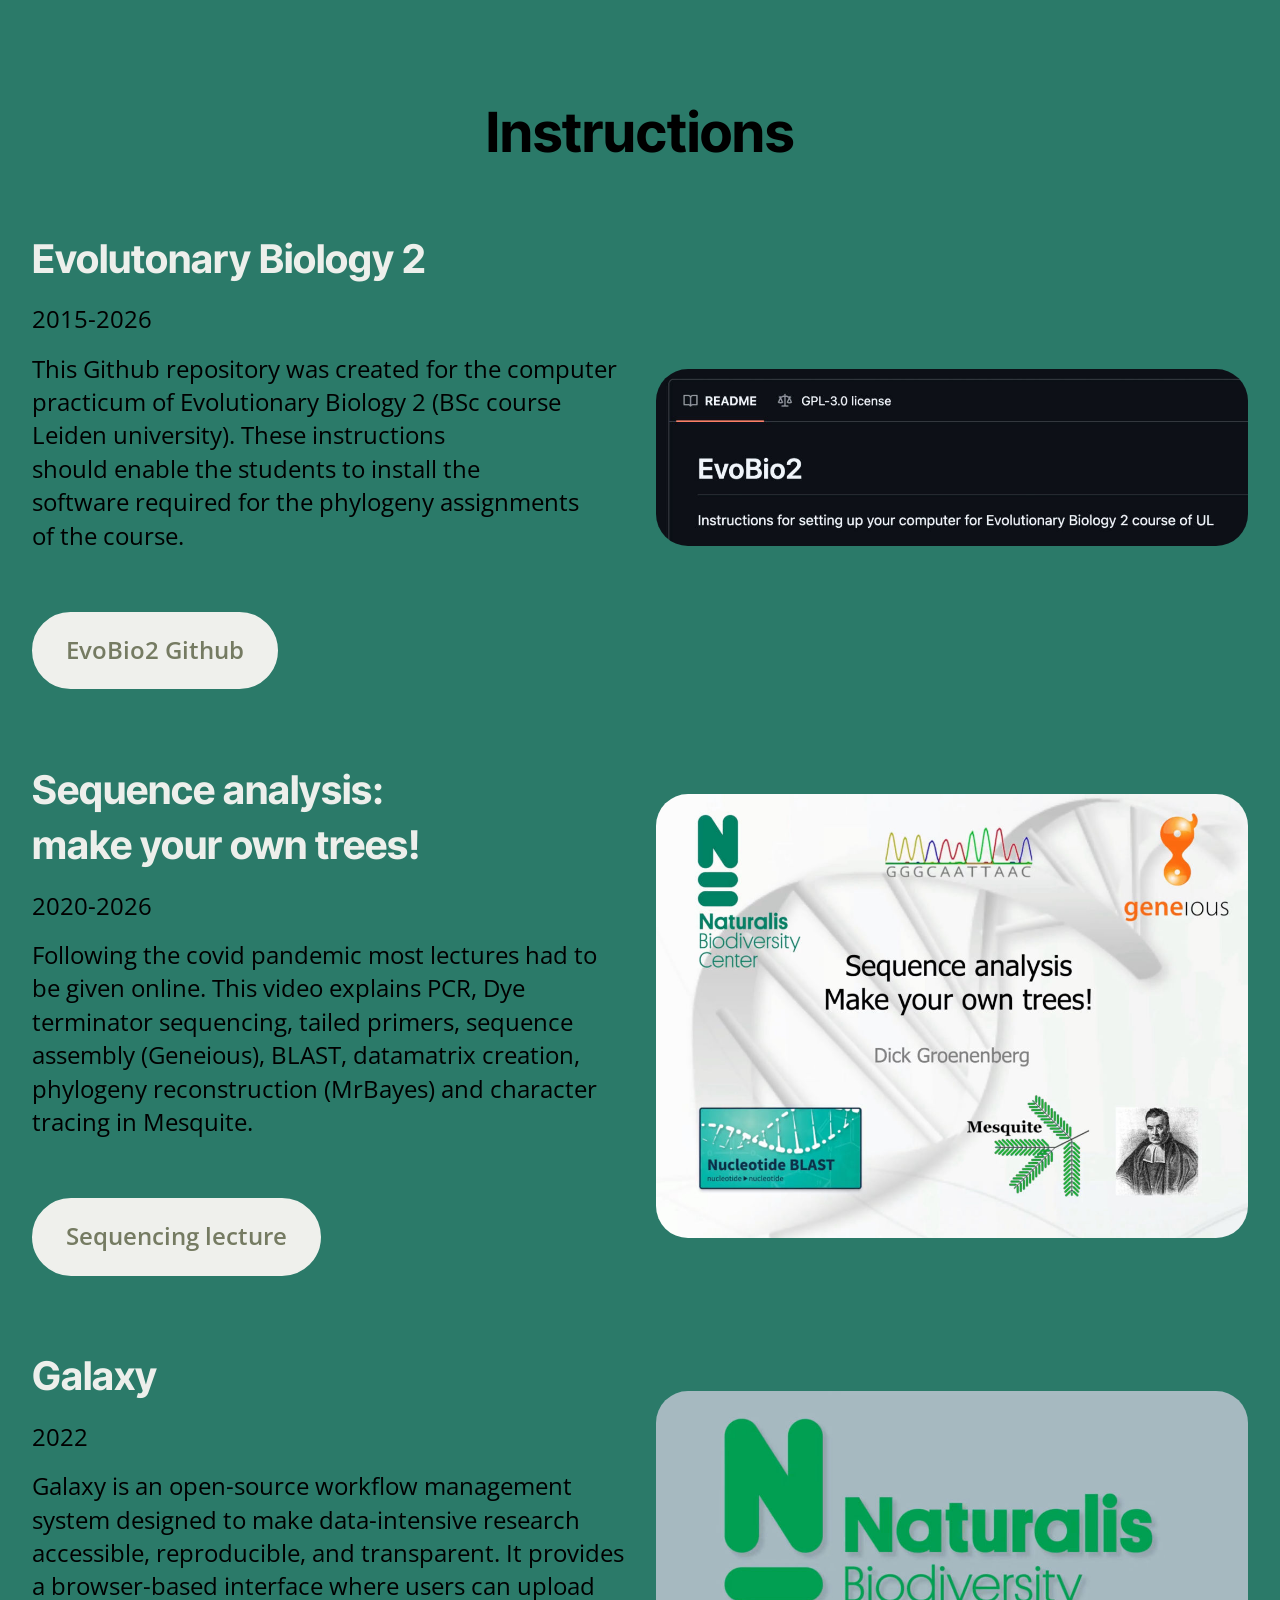
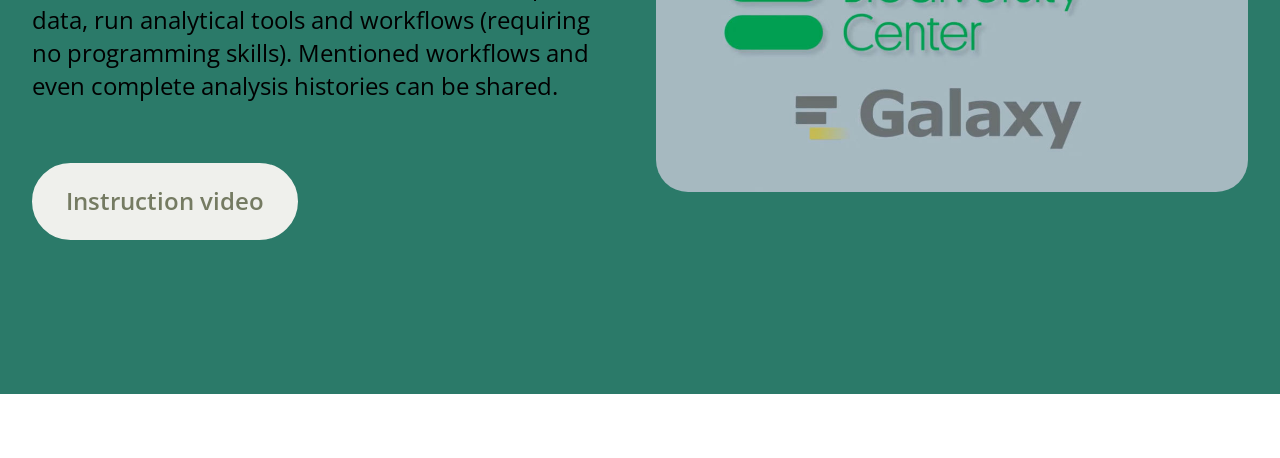
==== commit 1a483407: "font change, instructions added" ====
--- a/instructions.html
+++ b/instructions.html
@@ -6,7 +6,7 @@
   <meta http-equiv="X-UA-Compatible" content="IE=edge">
   <meta name="generator" content="Mobirise v6.1.9, mobirise.com">
   <meta name="viewport" content="width=device-width, initial-scale=1, minimum-scale=1">
-  <link rel="shortcut icon" href="assets/images/logo5.png" type="image/x-icon">
+  <link rel="shortcut icon" href="assets/images/cylindrus-login-icon-small-128x129.png" type="image/x-icon">
   <meta name="description" content="">
   
   
@@ -16,9 +16,9 @@
   <link rel="stylesheet" href="assets/theme/css/style.css">
   <link rel="preload" href="https://fonts.googleapis.com/css?family=Inter+Tight:100,200,300,400,500,600,700,800,900,100i,200i,300i,400i,500i,600i,700i,800i,900i&display=swap" as="style" onload="this.onload=null;this.rel='stylesheet'">
   <noscript><link rel="stylesheet" href="https://fonts.googleapis.com/css?family=Inter+Tight:100,200,300,400,500,600,700,800,900,100i,200i,300i,400i,500i,600i,700i,800i,900i&display=swap"></noscript>
-  <link rel="preload" href="https://fonts.googleapis.com/css?family=Caveat:400,500,600,700&display=swap" as="style" onload="this.onload=null;this.rel='stylesheet'">
-  <noscript><link rel="stylesheet" href="https://fonts.googleapis.com/css?family=Caveat:400,500,600,700&display=swap"></noscript>
-  <link rel="preload" as="style" href="assets/mobirise/css/mbr-additional.css?v=GfiLWr"><link rel="stylesheet" href="assets/mobirise/css/mbr-additional.css?v=GfiLWr" type="text/css">
+  <link rel="preload" href="https://fonts.googleapis.com/css?family=Open+Sans:300,400,500,600,700,800,300i,400i,500i,600i,700i,800i&display=swap" as="style" onload="this.onload=null;this.rel='stylesheet'">
+  <noscript><link rel="stylesheet" href="https://fonts.googleapis.com/css?family=Open+Sans:300,400,500,600,700,800,300i,400i,500i,600i,700i,800i&display=swap"></noscript>
+  <link rel="preload" as="style" href="assets/mobirise/css/mbr-additional.css?v=MFWrFa"><link rel="stylesheet" href="assets/mobirise/css/mbr-additional.css?v=MFWrFa" type="text/css">
 
   
   
@@ -26,76 +26,50 @@
 </head>
 <body>
   
-  <section data-bs-version="5.1" class="article8 cid-vbibKiljrZ" id="article08-1m">
-  
-
-  
+  <section data-bs-version="5.1" class="news05 cid-vhUx27NJlj" id="news05-1o">
   
   <div class="container">
     <div class="row justify-content-center">
-      <div class="card col-md-12 col-lg-10">
-        <div class="card-wrapper">
-          <div class="image-wrapper d-flex justify-content-center mb-4">
-            <img src="assets/images/11.jpg" alt="Mobirise Website Builder">
-          </div>
-          <div class="card-content-text">
-            <h3 class="card-title mbr-fonts-style mbr-white mt-3 mb-4 display-2">
-            <strong>Return policy:</strong>
-          </h3>
-          <div class="row card-box align-left">
-            <div class="item features-without-image col-12">
-              <div class="item-wrapper">
-                <h4 class="mbr-section-subtitle mbr-fonts-style mb-3 display-5">
-                  <strong>Eligibility for returns</strong>
-                </h4>
-                <p class="mbr-text mbr-fonts-style display-7">
-                  To be eligible for a refund, the item must be unused,
-                  undamaged, and in its original packaging. Custom-made or
-                  personalized items may not be eligible for a refund unless
-                  they are received in a damaged or defective condition.
-                </p>
-              </div>
-            </div>
-            <div class="item features-without-image col-12">
-              <div class="item-wrapper">
-                <h4 class="mbr-section-subtitle mbr-fonts-style display-5">
-                  <strong>Return process</strong>
-                </h4>
-                <p class="mbr-text mbr-fonts-style display-7">
-                  If you wish to return an item, please follow contact our
-                  customer care team within the specified return window to
-                  initiate the return request. Provide the necessary
-                  information, including your order number, product details, and
-                  reason for return. Our customer care team will guide you
-                  through the return process, providing you with a return
-                  authorization and any specific instructions for packaging and
-                  shipping the item back to us.
-                </p>
-              </div>
-            </div>
-            <div class="item features-without-image col-12">
-              <div class="item-wrapper">
-                <h4 class="mbr-section-subtitle mbr-fonts-style display-5">
-                  <strong>Return shipping</strong>
-                </h4>
-                <p class="mbr-text mbr-fonts-style display-7">
-                  When returning an item, you may be responsible for the return
-                  shipping costs unless the return is due to an error on our
-                  part, such as a defective or incorrect item sent. We recommend
-                  using a trackable shipping method and retaining the shipping
-                  receipt as proof of shipment.
-                </p>
-              </div>
-            </div>
-
-            
-          </div>
-          </div>
-        </div>
+      <div class="col-12 mb-5 content-head">
+        <h3 class="mbr-section-title mbr-fonts-style align-center mb-0 display-2">
+          <strong>Instructions</strong></h3>
+        
+      </div>
+    </div>
+    
+    <div class="row justify-content-center item features-without-image mb-5 active">
+      <div class="col-12 col-lg-6">
+        <a href="https://github.com/naturalis/evobio2" target="_blank"><img class="w-100" src="assets/images/screenshot-2026-04-26-at-17.31.04-1101x330.jpg" alt="Mobirise Website Builder" data-slide-to="1" data-bs-slide-to="1"></a>
+      </div>
+      <div class="col-12 col-lg item-wrapper">
+        <h5 class="mbr-card-title mbr-fonts-style mt-3 mb-3 display-5"><strong>Evolutonary Biology 2</strong></h5>
+        <h6 class="mbr-card-subtitle mbr-fonts-style mt-0 mb-3 display-7">2015-2026</h6>
+        <p class="mbr-text mbr-fonts-style mt-0 mb-3 display-7">This Github repository was created for the computer practicum of Evolutionary&nbsp;Biology 2 (BSc course Leiden university). These instructions<br>should enable the students to install the<br>software required for the phylogeny assignments<br>of the course.&nbsp;<br>&nbsp;<br></p>
+        <div class="mbr-section-btn"><a class="btn btn-white display-7" href="https://github.com/naturalis/evobio2" target="_blank">EvoBio2 Github</a></div>
+      </div>
+    </div><div class="row justify-content-center item features-without-image mb-5">
+      <div class="col-12 col-lg-6">
+        <img class="w-100" src="assets/images/screenshot202026-04-2720at2012.13.27-1101x826.jpg" alt="Mobirise Website Builder" data-slide-to="0" data-bs-slide-to="0">
+      </div>
+      <div class="col-12 col-lg item-wrapper">
+        <h5 class="mbr-card-title mbr-fonts-style mt-3 mb-3 display-5"><strong>Sequence analysis:</strong><strong><br></strong><strong>make your own trees!</strong></h5>
+        <h6 class="mbr-card-subtitle mbr-fonts-style mt-0 mb-3 display-7">2020-2026</h6>
+        <p class="mbr-text mbr-fonts-style mt-0 mb-3 display-7">Following the covid pandemic most lectures had to be given online. This video explains PCR, Dye terminator sequencing, tailed primers, sequence assembly (Geneious), BLAST, datamatrix creation, phylogeny reconstruction (MrBayes) and character tracing in Mesquite.&nbsp;<br><br></p>
+        <div class="mbr-section-btn"><a class="btn btn-white display-7" href="https://drive.google.com/file/d/1ehl-QqEpQIJX2XPcSDa0XJ1NQNkqlso2/view?usp=drive_link" target="_blank">Sequencing lecture</a></div>
+      </div>
+    </div><div class="row justify-content-center item features-without-image mb-5">
+      <div class="col-12 col-lg-6">
+        <img class="w-100" src="assets/images/screenshot202026-04-2720at2012.35.50-1101x746.jpg" alt="Mobirise Website Builder" data-slide-to="2" data-bs-slide-to="3">
+      </div>
+      <div class="col-12 col-lg item-wrapper">
+        <h5 class="mbr-card-title mbr-fonts-style mt-3 mb-3 display-5"><strong>Galaxy</strong><br></h5>
+        <h6 class="mbr-card-subtitle mbr-fonts-style mt-0 mb-3 display-7">2022</h6>
+        <p class="mbr-text mbr-fonts-style mt-0 mb-3 display-7">Galaxy is an open-source workflow management system designed to make data-intensive research accessible, reproducible, and transparent. It provides a browser-based interface where users can upload data, run analytical tools and workflows (requiring no programming skills). Mentioned workflows and even complete analysis histories can be shared.<br><br></p>
+        <div class="mbr-section-btn"><a class="btn btn-white display-7" href="https://www.youtube.com/watch?v=2z9Avl2vF2M" target="_blank">Instruction video</a></div>
       </div>
     </div>
   </div>
-</section><section class="display-7" style="padding: 0;align-items: center;justify-content: center;flex-wrap: wrap;    align-content: center;display: flex;position: relative;height: 4rem;"><a href="https://mobiri.se/" style="flex: 1 1;height: 4rem;position: absolute;width: 100%;z-index: 1;"><img alt="" style="height: 4rem;" src="[data-uri]"></a><p style="margin: 0;text-align: center;" class="display-7">&#8204;</p><a style="z-index:1" href="https://mobirise.com/html-builder.html">HTML Maker</a></section><script src="assets/bootstrap/js/bootstrap.bundle.min.js"></script>  <script src="assets/smoothscroll/smooth-scroll.js"></script>  <script src="assets/ytplayer/index.js"></script>  <script src="assets/theme/js/script.js"></script>  
+</section><section class="display-7" style="padding: 0;align-items: center;justify-content: center;flex-wrap: wrap;    align-content: center;display: flex;position: relative;height: 4rem;"><a href="https://mobiri.se/" style="flex: 1 1;height: 4rem;position: absolute;width: 100%;z-index: 1;"><img alt="" style="height: 4rem;" src="[data-uri]"></a><p style="margin: 0;text-align: center;" class="display-7">&#8204;</p><a style="z-index:1" href="https://mobirise.com/builder/ai-website-builder.html">Free AI Website Builder</a></section><script src="assets/bootstrap/js/bootstrap.bundle.min.js"></script>  <script src="assets/smoothscroll/smooth-scroll.js"></script>  <script src="assets/ytplayer/index.js"></script>  <script src="assets/theme/js/script.js"></script>  
   
   
  <div id="scrollToTop" class="scrollToTop mbr-arrow-up"><a style="text-align: center;"><i class="mbr-arrow-up-icon mbr-arrow-up-icon-cm cm-icon cm-icon-smallarrow-up"></i></a></div>
--- a/assets/mobirise/css/mbr-additional.css
+++ b/assets/mobirise/css/mbr-additional.css
@@ -45,7 +45,7 @@
   font-size: 1.75rem;
 }
 .display-5 {
-  font-family: 'Caveat', handwriting;
+  font-family: 'Inter Tight', sans-serif;
   font-size: 2.8rem;
   line-height: 1.5;
 }
@@ -53,7 +53,7 @@
   font-size: 3.5rem;
 }
 .display-7 {
-  font-family: 'Caveat', handwriting;
+  font-family: 'Open Sans', sans-serif;
   font-size: 1.6rem;
   line-height: 1.3;
 }
@@ -641,7 +641,7 @@
   border-radius: 100px;
 }
 .form-control {
-  font-family: 'Caveat', handwriting;
+  font-family: 'Open Sans', sans-serif;
   font-size: 1.6rem;
   line-height: 1.3;
   font-weight: 400;
@@ -656,7 +656,7 @@
   border-color: #2b7a69 !important;
 }
 .form-control:-webkit-input-placeholder {
-  font-family: 'Caveat', handwriting;
+  font-family: 'Open Sans', sans-serif;
   font-size: 1.6rem;
   line-height: 1.3;
   font-weight: 400;
@@ -898,7 +898,7 @@
   color: #000000;
 }
 .cid-vbhR8u9giz .mbr-card-title {
-  color: #000000;
+  color: #edefeb;
 }
 .cid-vbhR8u9giz .mbr-card-subtitle {
   color: #000000;
@@ -911,3 +911,37 @@
 .cid-vbhR8u9giz .row {
   align-items: center;
 }
+.cid-vhUx27NJlj {
+  padding-top: 6rem;
+  padding-bottom: 6rem;
+  background-color: #2b7a69;
+}
+.cid-vhUx27NJlj .row {
+  flex-direction: row-reverse;
+}
+.cid-vhUx27NJlj .mbr-text {
+  color: #000000;
+  text-align: left;
+}
+.cid-vhUx27NJlj .mbr-section-subtitle {
+  color: #000000;
+  text-align: center;
+}
+.cid-vhUx27NJlj .mbr-section-title {
+  text-align: center;
+  color: #000000;
+}
+.cid-vhUx27NJlj .mbr-card-title {
+  color: #edefeb;
+}
+.cid-vhUx27NJlj .mbr-card-subtitle {
+  color: #000000;
+  text-align: left;
+}
+.cid-vhUx27NJlj .mbr-text,
+.cid-vhUx27NJlj .mbr-section-btn {
+  text-align: left;
+}
+.cid-vhUx27NJlj .row {
+  align-items: center;
+}
--- a/assets/mobirise/css/mbr-additional.css
+++ b/assets/mobirise/css/mbr-additional.css
@@ -45,7 +45,7 @@
   font-size: 1.75rem;
 }
 .display-5 {
-  font-family: 'Caveat', handwriting;
+  font-family: 'Inter Tight', sans-serif;
   font-size: 2.8rem;
   line-height: 1.5;
 }
@@ -53,7 +53,7 @@
   font-size: 3.5rem;
 }
 .display-7 {
-  font-family: 'Caveat', handwriting;
+  font-family: 'Open Sans', sans-serif;
   font-size: 1.6rem;
   line-height: 1.3;
 }
@@ -641,7 +641,7 @@
   border-radius: 100px;
 }
 .form-control {
-  font-family: 'Caveat', handwriting;
+  font-family: 'Open Sans', sans-serif;
   font-size: 1.6rem;
   line-height: 1.3;
   font-weight: 400;
@@ -656,7 +656,7 @@
   border-color: #2b7a69 !important;
 }
 .form-control:-webkit-input-placeholder {
-  font-family: 'Caveat', handwriting;
+  font-family: 'Open Sans', sans-serif;
   font-size: 1.6rem;
   line-height: 1.3;
   font-weight: 400;
@@ -898,7 +898,7 @@
   color: #000000;
 }
 .cid-vbhR8u9giz .mbr-card-title {
-  color: #000000;
+  color: #edefeb;
 }
 .cid-vbhR8u9giz .mbr-card-subtitle {
   color: #000000;
@@ -911,3 +911,37 @@
 .cid-vbhR8u9giz .row {
   align-items: center;
 }
+.cid-vhUx27NJlj {
+  padding-top: 6rem;
+  padding-bottom: 6rem;
+  background-color: #2b7a69;
+}
+.cid-vhUx27NJlj .row {
+  flex-direction: row-reverse;
+}
+.cid-vhUx27NJlj .mbr-text {
+  color: #000000;
+  text-align: left;
+}
+.cid-vhUx27NJlj .mbr-section-subtitle {
+  color: #000000;
+  text-align: center;
+}
+.cid-vhUx27NJlj .mbr-section-title {
+  text-align: center;
+  color: #000000;
+}
+.cid-vhUx27NJlj .mbr-card-title {
+  color: #edefeb;
+}
+.cid-vhUx27NJlj .mbr-card-subtitle {
+  color: #000000;
+  text-align: left;
+}
+.cid-vhUx27NJlj .mbr-text,
+.cid-vhUx27NJlj .mbr-section-btn {
+  text-align: left;
+}
+.cid-vhUx27NJlj .row {
+  align-items: center;
+}
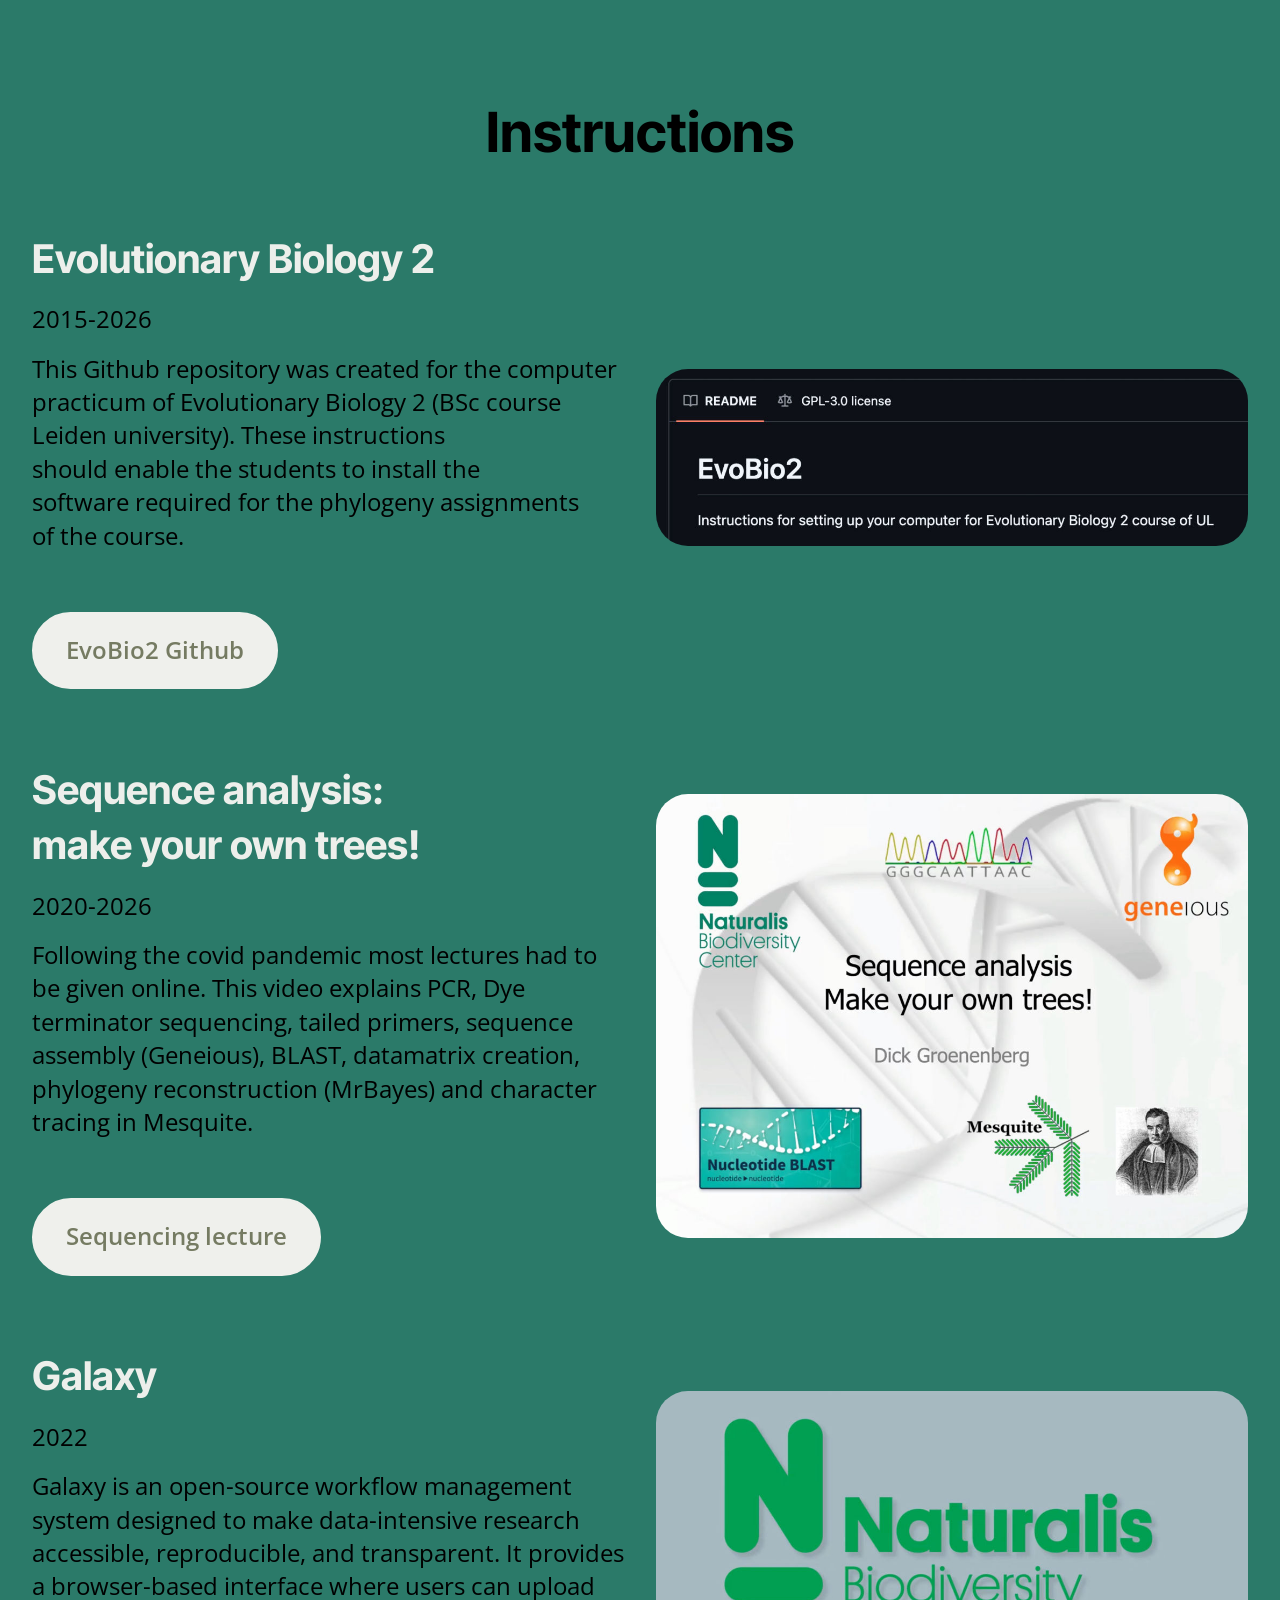
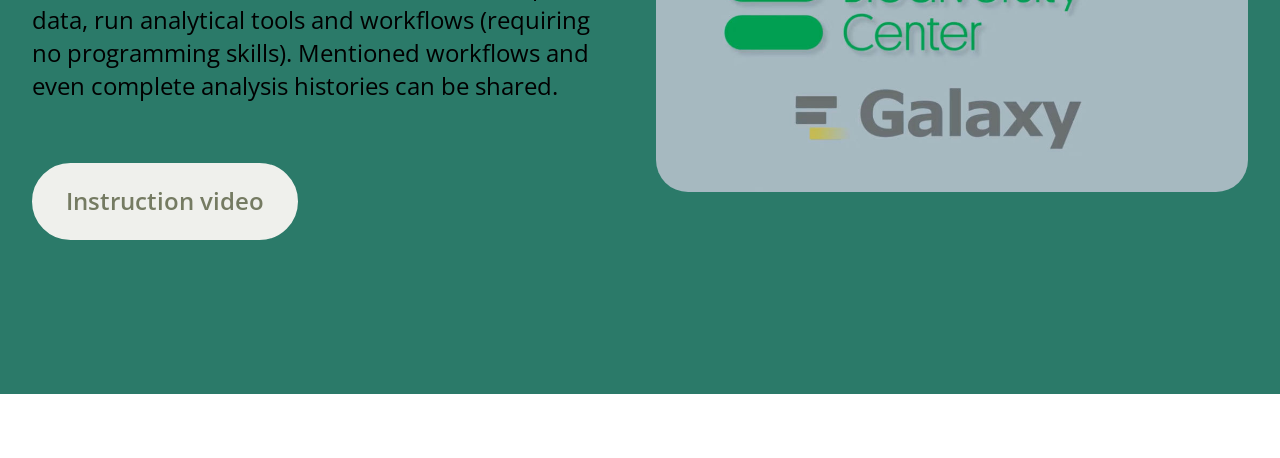
==== commit 8c55c824: "correct typo" ====
--- a/instructions.html
+++ b/instructions.html
@@ -18,7 +18,7 @@
   <noscript><link rel="stylesheet" href="https://fonts.googleapis.com/css?family=Inter+Tight:100,200,300,400,500,600,700,800,900,100i,200i,300i,400i,500i,600i,700i,800i,900i&display=swap"></noscript>
   <link rel="preload" href="https://fonts.googleapis.com/css?family=Open+Sans:300,400,500,600,700,800,300i,400i,500i,600i,700i,800i&display=swap" as="style" onload="this.onload=null;this.rel='stylesheet'">
   <noscript><link rel="stylesheet" href="https://fonts.googleapis.com/css?family=Open+Sans:300,400,500,600,700,800,300i,400i,500i,600i,700i,800i&display=swap"></noscript>
-  <link rel="preload" as="style" href="assets/mobirise/css/mbr-additional.css?v=MFWrFa"><link rel="stylesheet" href="assets/mobirise/css/mbr-additional.css?v=MFWrFa" type="text/css">
+  <link rel="preload" as="style" href="assets/mobirise/css/mbr-additional.css?v=be0U34"><link rel="stylesheet" href="assets/mobirise/css/mbr-additional.css?v=be0U34" type="text/css">
 
   
   
@@ -42,7 +42,7 @@
         <a href="https://github.com/naturalis/evobio2" target="_blank"><img class="w-100" src="assets/images/screenshot-2026-04-26-at-17.31.04-1101x330.jpg" alt="Mobirise Website Builder" data-slide-to="1" data-bs-slide-to="1"></a>
       </div>
       <div class="col-12 col-lg item-wrapper">
-        <h5 class="mbr-card-title mbr-fonts-style mt-3 mb-3 display-5"><strong>Evolutonary Biology 2</strong></h5>
+        <h5 class="mbr-card-title mbr-fonts-style mt-3 mb-3 display-5"><strong>Evolutionary Biology 2</strong></h5>
         <h6 class="mbr-card-subtitle mbr-fonts-style mt-0 mb-3 display-7">2015-2026</h6>
         <p class="mbr-text mbr-fonts-style mt-0 mb-3 display-7">This Github repository was created for the computer practicum of Evolutionary&nbsp;Biology 2 (BSc course Leiden university). These instructions<br>should enable the students to install the<br>software required for the phylogeny assignments<br>of the course.&nbsp;<br>&nbsp;<br></p>
         <div class="mbr-section-btn"><a class="btn btn-white display-7" href="https://github.com/naturalis/evobio2" target="_blank">EvoBio2 Github</a></div>
